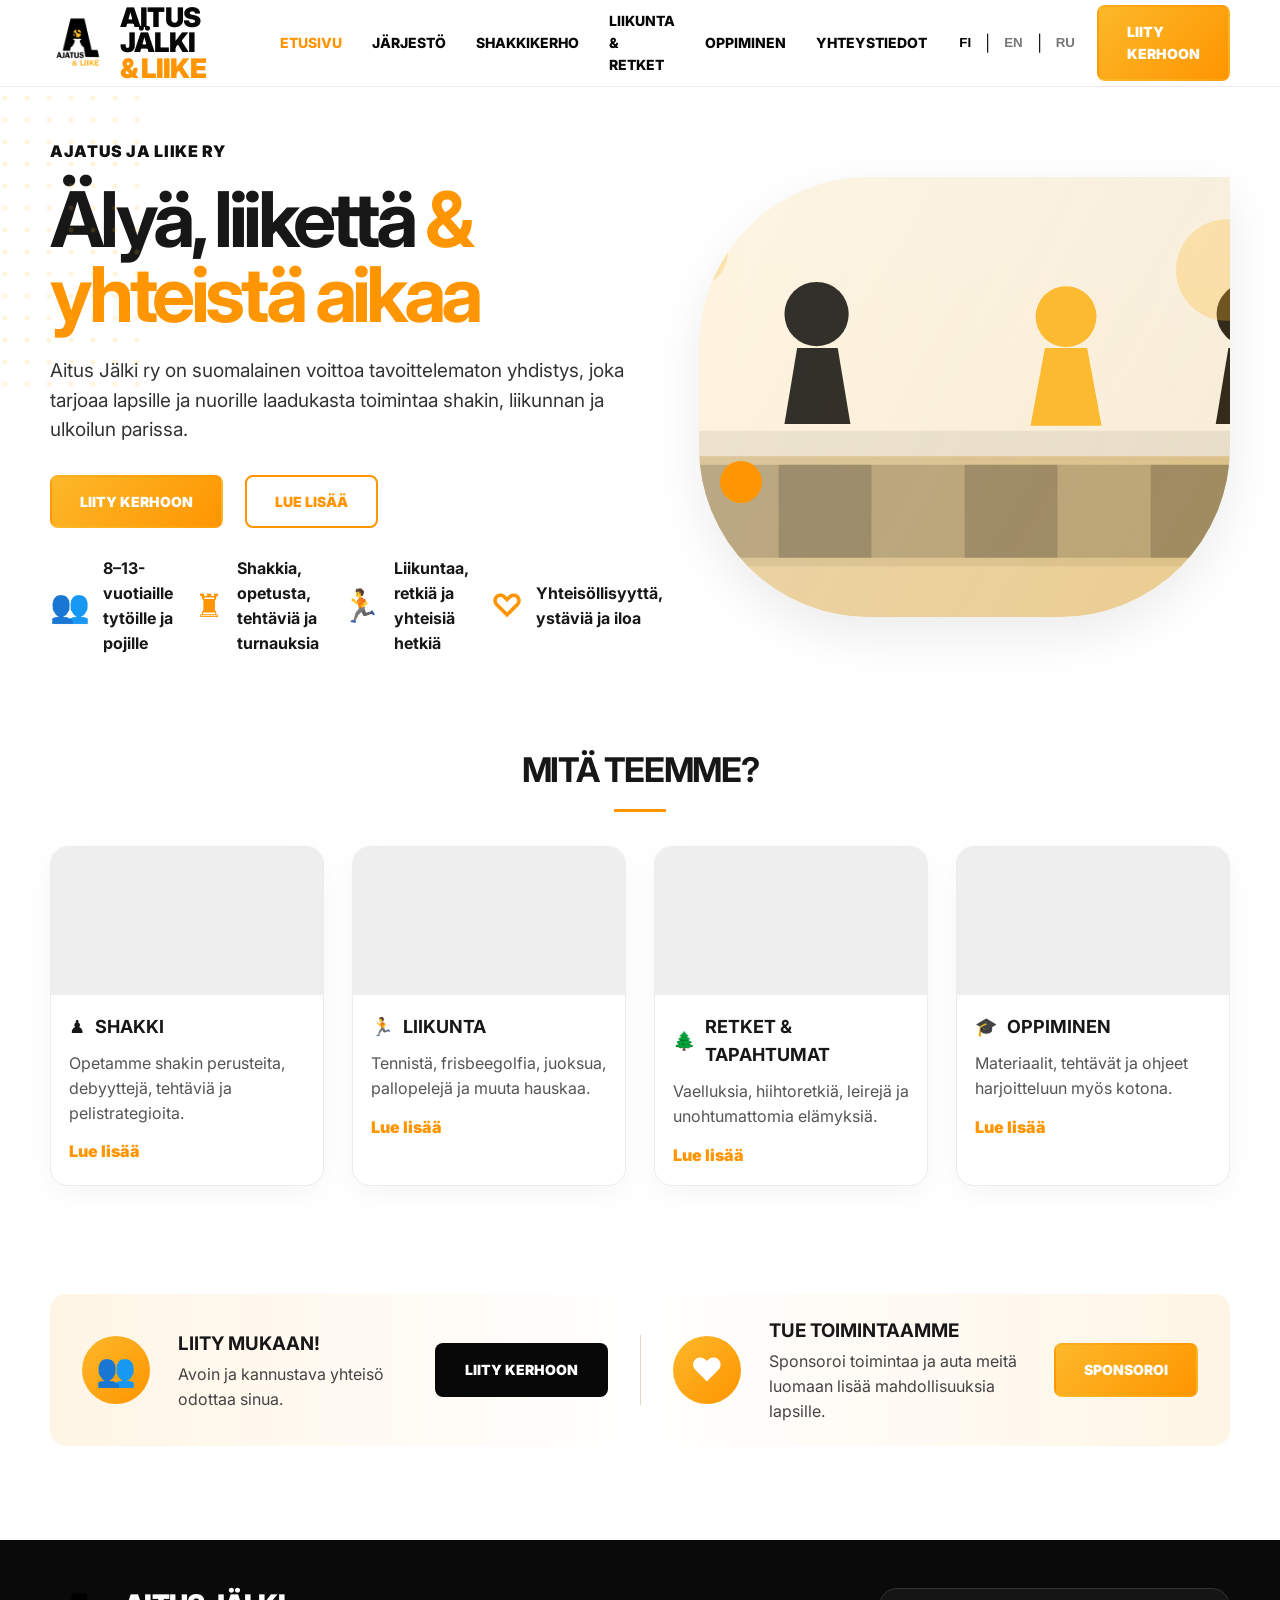
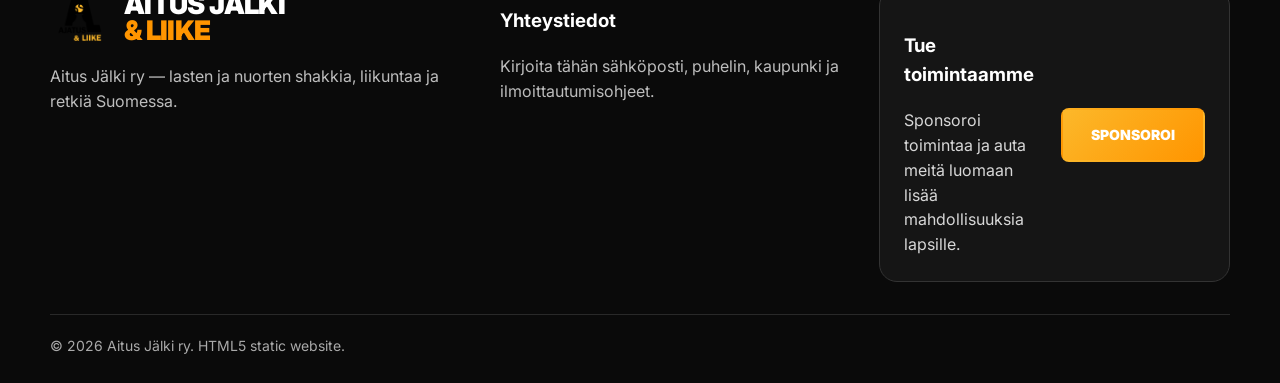
==== index.html @ 0c8252dd "init" ====
<!doctype html>
<html lang="fi">

<head>
	<meta charset="utf-8">
	<meta name="viewport" content="width=device-width,initial-scale=1">
	<meta name="description" content="Aitus Jälki ry — chess, sports and trips for children in Finland">
	<title>Aitus Jälki & Liike</title>
	<link rel="preconnect" href="https://fonts.googleapis.com">
	<link rel="preconnect" href="https://fonts.gstatic.com" crossorigin>
	<link href="https://fonts.googleapis.com/css2?family=Inter:wght@400;600;700;800;900&display=swap" rel="stylesheet">
	<link rel="stylesheet" href="assets/css/styles.css">
</head>

<body>
	<header class="topbar">
		<div class="container nav"><a class="brand" href="index.html"><img src="assets/img/logo.png"
					alt="Ajatus ja liike logo"><span>AITUS JÄLKI<br><em>& LIIKE</em></span></a>
			<nav class="menu"><a href="index.html" class="active" data-i18n="nav_home"></a><a href="organization.html"
					class="" data-i18n="nav_org"></a><a href="chess.html" class="" data-i18n="nav_chess"></a><a
					href="sports.html" class="" data-i18n="nav_sports"></a><a href="learning.html" class=""
					data-i18n="nav_learning"></a><a href="#contacts" data-i18n="nav_contact"></a></nav>
			<div class="rightnav">
				<div class="langs"><button data-lang="fi">FI</button><span>|</span><button
						data-lang="en">EN</button><span>|</span><button data-lang="ru">RU</button></div><a
					class="btn btn-primary" href="#join" data-i18n="join"></a><button class="mobile-toggle">☰</button>
			</div>
		</div>
	</header>
	<main>
		<section class="hero">
			<div class="container hero-grid">
				<div>
					<div class="eyebrow" data-i18n="hero_kicker"></div>
					<h1 data-i18n="hero_title"></h1>
					<p class="lead" data-i18n="hero_text"></p>
					<div class="hero-actions"><a class="btn btn-primary" href="#join" data-i18n="join"></a><a
							class="btn btn-outline" href="organization.html" data-i18n="read"></a></div>
					<div class="facts">
						<div class="fact"><span class="ico">👥</span><b data-i18n="f1"></b></div>
						<div class="fact"><span class="ico">♜</span><b data-i18n="f2"></b></div>
						<div class="fact"><span class="ico">🏃</span><b data-i18n="f3"></b></div>
						<div class="fact"><span class="ico">♡</span><b data-i18n="f4"></b></div>
					</div>
				</div>
				<div class="hero-photo">
					<div class="photo chess-photo"></div><span class="hero-dot"></span>
				</div>
			</div>
		</section>
		<section class="section">
			<div class="container">
				<div class="section-title">
					<h2 data-i18n="what"></h2>
					<div class="mark"></div>
				</div>
				<div class="cards">
					<article class="card">
						<div class="thumb chess-photo"></div>
						<h3>♟ <span data-i18n="chess"></span></h3>
						<p data-i18n="chess_text"></p><a class="more" href="chess.html" data-i18n="read"></a>
					</article>
					<article class="card">
						<div class="thumb sports-photo"></div>
						<h3>🏃 <span data-i18n="sports"></span></h3>
						<p data-i18n="sports_text"></p><a class="more" href="sports.html" data-i18n="read"></a>
					</article>
					<article class="card">
						<div class="thumb camp-photo"></div>
						<h3>🌲 <span data-i18n="trips"></span></h3>
						<p data-i18n="trips_text"></p><a class="more" href="sports.html" data-i18n="read"></a>
					</article>
					<article class="card">
						<div class="thumb learn-photo"></div>
						<h3>🎓 <span data-i18n="learning"></span></h3>
						<p data-i18n="learning_text"></p><a class="more" href="learning.html" data-i18n="read"></a>
					</article>
				</div>
			</div>
		</section>
	</main>
	<section class="section" id="join">
		<div class="container">
			<div class="join-strip">
				<div class="join-box">
					<div class="round-ico">👥</div>
					<div>
						<h3 data-i18n="join_title"></h3>
						<p data-i18n="join_text"></p>
					</div><a class="btn btn-dark" href="mailto:info@example.fi?subject=Join%20the%20club"
						data-i18n="join"></a>
				</div>
				<div class="divider"></div>
				<div class="join-box">
					<div class="round-ico">♥</div>
					<div>
						<h3 data-i18n="sponsor_title"></h3>
						<p data-i18n="sponsor_text"></p>
					</div><a class="btn btn-primary" href="mailto:info@example.fi?subject=Sponsorship"
						data-i18n="sponsor"></a>
				</div>
			</div>
		</div>
	</section>
	<footer class="footer" id="contacts">
		<div class="container footer-grid">
			<div><a class="brand" href="index.html"><img src="assets/img/logo.png" alt=""><span style="color:#fff">AITUS
						JÄLKI<br><em>& LIIKE</em></span></a>
				<p class="muted" data-i18n="footer_text"></p>
			</div>
			<div>
				<h3 data-i18n="contact_title"></h3>
				<p class="muted" data-i18n="contact_text"></p>
			</div>
			<div class="sponsor-footer">
				<div>
					<h3 data-i18n="sponsor_title"></h3>
					<p data-i18n="sponsor_text"></p>
				</div><a class="btn btn-primary" href="mailto:info@example.fi?subject=Sponsorship"
					data-i18n="sponsor"></a>
			</div>
		</div>
		<div class="container footer-bottom">© 2026 Aitus Jälki ry. HTML5 static website.</div>
	</footer>
	<script src="assets/js/main.js"></script>
</body>

</html>
---- assets/css/styles.css ----
:root{--orange:#FCB82A;--orange2:#ff9500;--black:#070707;--text:#171717;--muted:#666;--line:#ececec;--soft:#fff5e4;--white:#fff;--radius:26px;--shadow:0 18px 50px rgba(0,0,0,.08)}*{box-sizing:border-box}html{scroll-behavior:smooth}body{margin:0;font-family:Inter,system-ui,-apple-system,BlinkMacSystemFont,"Segoe UI",Arial,sans-serif;color:var(--text);background:#fff;line-height:1.55}.container{width:min(1180px,calc(100% - 40px));margin:0 auto}.topbar{position:sticky;top:0;z-index:50;background:rgba(255,255,255,.92);backdrop-filter:blur(18px);border-bottom:1px solid var(--line)}.nav{height:86px;display:flex;align-items:center;justify-content:space-between;gap:28px}.brand{display:flex;align-items:center;gap:14px;text-decoration:none;color:var(--black);font-weight:900;letter-spacing:-.04em}.brand img{width:60px;height:60px;object-fit:contain}.brand span{display:block;font-size:27px;line-height:.94}.brand em{font-style:normal;color:var(--orange2)}.menu{display:flex;align-items:center;gap:30px}.menu a{color:var(--black);text-decoration:none;font-size:14px;font-weight:800;text-transform:uppercase}.menu a.active,.menu a:hover{color:var(--orange2)}.rightnav{display:flex;align-items:center;gap:18px}.langs{display:flex;gap:10px;align-items:center}.langs button{border:0;background:transparent;padding:4px;font-weight:800;cursor:pointer;color:#777}.langs button.active{color:#000}.btn{display:inline-flex;align-items:center;justify-content:center;border-radius:8px;padding:14px 28px;text-decoration:none;font-weight:900;text-transform:uppercase;font-size:14px;border:2px solid transparent;transition:.2s}.btn-primary{background:linear-gradient(135deg,var(--orange),var(--orange2));color:#fff}.btn-primary:hover{transform:translateY(-2px);box-shadow:0 12px 24px rgba(252,184,42,.32)}.btn-outline{background:#fff;color:var(--orange2);border-color:var(--orange2)}.btn-dark{background:#080808;color:#fff}.mobile-toggle{display:none;border:0;background:#fff;font-size:28px}.hero{position:relative;overflow:hidden;padding:52px 0 35px}.hero:before{content:"";position:absolute;left:-50px;top:0;width:190px;height:310px;background:radial-gradient(var(--orange) 2px,transparent 3px);background-size:22px 22px;opacity:.16}.hero-grid{display:grid;grid-template-columns:.9fr 1.1fr;gap:36px;align-items:center}.eyebrow{text-transform:uppercase;font-weight:900;letter-spacing:.04em;color:#111;margin-bottom:18px}.hero h1{font-size:clamp(44px,6vw,82px);line-height:.98;letter-spacing:-.06em;margin:0 0 24px}.orange{color:var(--orange2)}.lead{font-size:19px;max-width:610px;color:#333;margin:0 0 30px}.hero-actions{display:flex;gap:22px;flex-wrap:wrap;margin-bottom:28px}.hero-photo{min-height:440px;border-radius:170px 0 170px 170px;overflow:hidden;position:relative;box-shadow:var(--shadow);background:var(--soft)}.photo{width:100%;height:100%;min-height:inherit;background-size:cover;background-position:center}.chess-photo{background-image:linear-gradient(120deg,rgba(255,255,255,.08),rgba(252,184,42,.15)),url('../img/chess.svg')}.sports-photo{background-image:linear-gradient(120deg,rgba(255,255,255,.08),rgba(252,184,42,.12)),url('../img/sports.svg')}.camp-photo{background-image:linear-gradient(120deg,rgba(255,255,255,.08),rgba(252,184,42,.12)),url('../img/camp.svg')}.learn-photo{background-image:linear-gradient(120deg,rgba(255,255,255,.08),rgba(252,184,42,.12)),url('../img/learning.svg')}.hero-dot{position:absolute;left:4%;bottom:26%;width:42px;height:42px;background:var(--orange2);border-radius:50%}.facts{display:grid;grid-template-columns:repeat(4,1fr);gap:22px;margin-top:20px}.fact{display:flex;align-items:center;gap:13px;font-weight:700}.fact b{display:block}.fact .ico{font-size:32px;color:var(--orange2)}.section{padding:54px 0}.section-title{text-align:center;margin-bottom:34px}.section-title h2{font-size:34px;letter-spacing:-.04em;text-transform:uppercase;margin:0}.mark{width:52px;height:3px;background:var(--orange2);margin:12px auto 0}.cards{display:grid;grid-template-columns:repeat(4,1fr);gap:28px}.card{background:#fff;border:1px solid var(--line);border-radius:18px;padding:0 0 18px;overflow:hidden;box-shadow:0 8px 28px rgba(0,0,0,.04)}.card .thumb{height:148px;background:#eee;background-size:cover;background-position:center}.card h3{padding:18px 18px 0;margin:0;font-size:18px;text-transform:uppercase;display:flex;align-items:center;gap:10px}.card p{padding:0 18px;margin:10px 0 14px;color:#555}.more{padding:0 18px;color:var(--orange2);font-weight:900;text-decoration:none}.join-strip{background:linear-gradient(90deg,#fff5e5,#fff,#fff5e5);border-radius:16px;padding:22px 32px;display:grid;grid-template-columns:1fr 1px 1fr;gap:32px;align-items:center}.join-box{display:grid;grid-template-columns:78px 1fr auto;gap:18px;align-items:center}.round-ico{width:68px;height:68px;border-radius:50%;background:linear-gradient(135deg,var(--orange),var(--orange2));color:#fff;display:flex;align-items:center;justify-content:center;font-size:32px}.join-box h3{margin:0;text-transform:uppercase}.join-box p{margin:4px 0 0;color:#444}.divider{height:70px;background:#e5d7bf}.page-hero{padding:55px 0;background:linear-gradient(120deg,#fff,#fff7ea)}.page-hero .container{display:grid;grid-template-columns:1fr .7fr;gap:34px;align-items:center}.page-hero h1{font-size:56px;line-height:1;margin:0 0 18px;letter-spacing:-.05em}.content-grid{display:grid;grid-template-columns:1fr 1fr;gap:28px}.panel{background:#fff;border:1px solid var(--line);border-radius:22px;padding:28px;box-shadow:0 8px 30px rgba(0,0,0,.04)}.panel h2,.panel h3{margin-top:0;letter-spacing:-.03em}.list{padding-left:20px}.gallery{display:grid;grid-template-columns:repeat(6,1fr);gap:12px}.gallery div{height:160px;border-radius:16px;background-size:cover;background-position:center}.gallery div:nth-child(1),.gallery div:nth-child(4){grid-column:span 2}.gallery div:nth-child(2){grid-column:span 3}.gallery div:nth-child(3){grid-column:span 1}.gallery div:nth-child(5){grid-column:span 3}.gallery div:nth-child(6){grid-column:span 3}.files{display:grid;grid-template-columns:repeat(3,1fr);gap:18px}.file{padding:20px;border:1px dashed #d9c295;border-radius:16px;background:#fffdf8}.footer{margin-top:40px;background:#0a0a0a;color:#fff;padding:48px 0 26px}.footer-grid{display:grid;grid-template-columns:1.2fr 1fr 1fr;gap:28px}.footer a{color:#fff;text-decoration:none}.footer .muted{color:#bdbdbd}.footer-bottom{border-top:1px solid #292929;margin-top:32px;padding-top:20px;color:#aaa;font-size:14px}.sponsor-footer{background:#151515;border:1px solid #333;border-radius:18px;padding:24px;display:flex;gap:18px;align-items:center;justify-content:space-between}.sponsor-footer p{margin:0;color:#d7d7d7}.hide{display:none!important}@media(max-width:960px){.nav{height:auto;padding:14px 0;align-items:flex-start}.mobile-toggle{display:block}.menu{display:none;position:absolute;left:0;right:0;top:86px;background:#fff;border-bottom:1px solid var(--line);padding:20px;flex-direction:column;align-items:flex-start}.menu.open{display:flex}.rightnav{gap:10px}.rightnav .btn{display:none}.hero-grid,.page-hero .container,.content-grid{grid-template-columns:1fr}.hero-photo{min-height:320px;border-radius:80px 0 80px 80px}.facts,.cards,.files{grid-template-columns:1fr 1fr}.join-strip{grid-template-columns:1fr}.divider{display:none}.join-box{grid-template-columns:58px 1fr}.join-box .btn{grid-column:1/-1}.footer-grid{grid-template-columns:1fr}.gallery{grid-template-columns:1fr 1fr}.gallery div{grid-column:span 1!important}}@media(max-width:620px){.container{width:min(100% - 24px,1180px)}.brand span{font-size:20px}.brand img{width:48px;height:48px}.langs{font-size:13px}.hero h1{font-size:42px}.page-hero h1{font-size:40px}.facts,.cards,.files{grid-template-columns:1fr}.hero{padding-top:30px}.footer{padding-bottom:110px}.sponsor-footer{flex-direction:column;align-items:flex-start}.gallery{grid-template-columns:1fr}.btn{width:100%}.hero-actions{gap:12px}}
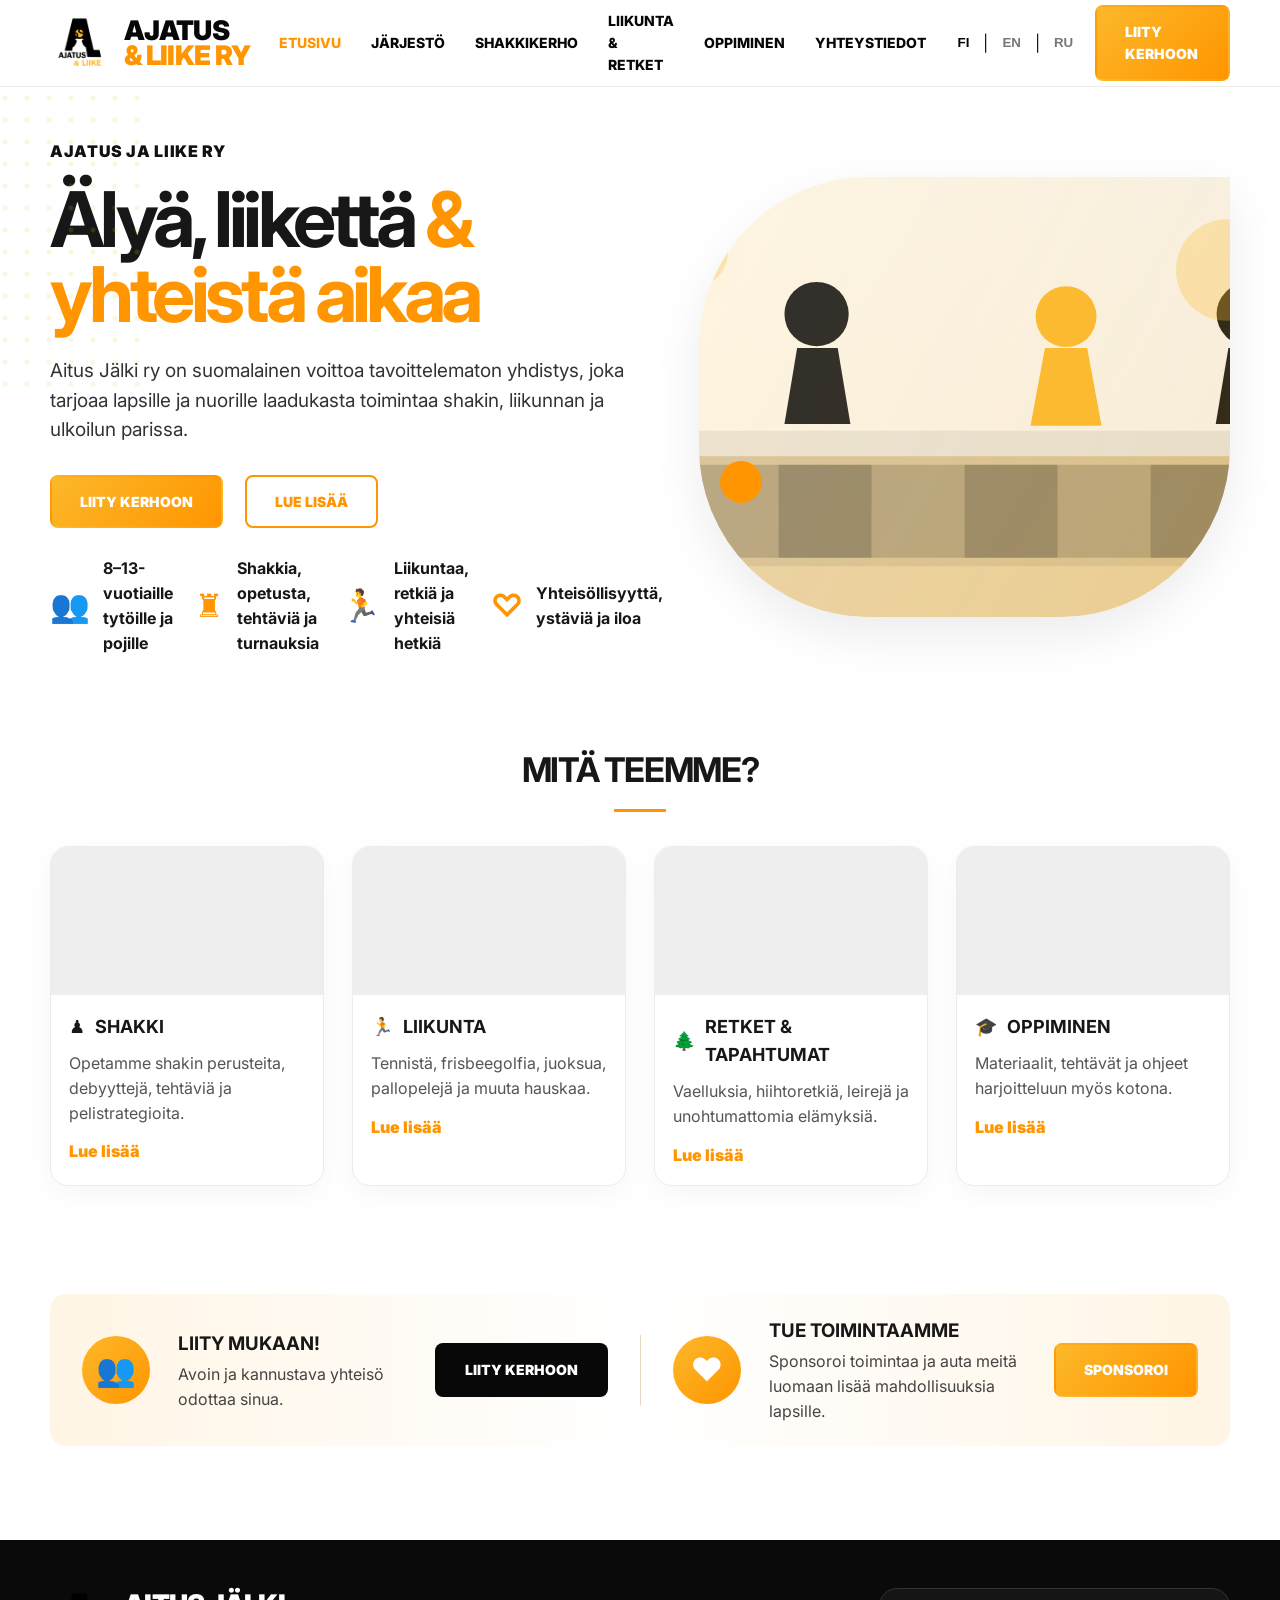
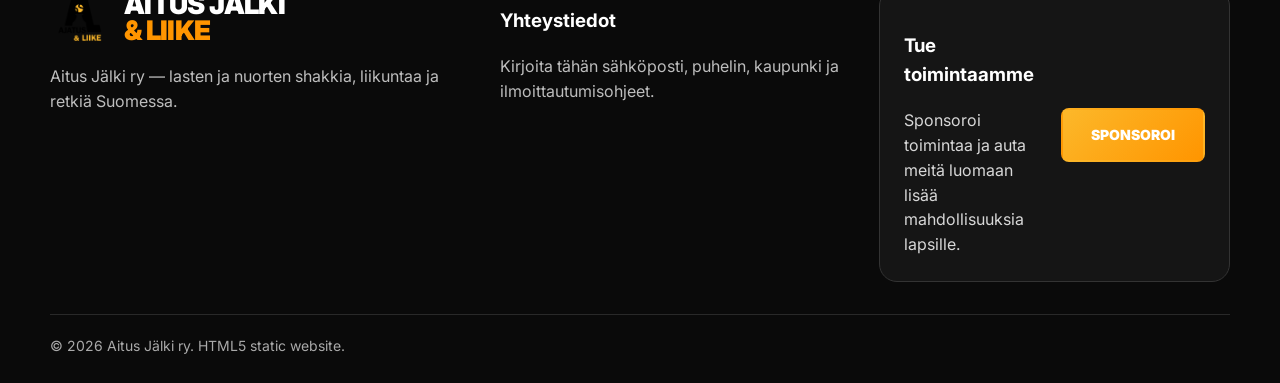
==== commit c8c64753: "photos view" ====
--- a/index.html
+++ b/index.html
@@ -4,7 +4,7 @@
 <head>
 	<meta charset="utf-8">
 	<meta name="viewport" content="width=device-width,initial-scale=1">
-	<meta name="description" content="Aitus Jälki ry — chess, sports and trips for children in Finland">
+	<meta name="description" content="Ajatus ja Liike RY — chess, sports and trips for children in Finland">
 	<title>Aitus Jälki & Liike</title>
 	<link rel="preconnect" href="https://fonts.googleapis.com">
 	<link rel="preconnect" href="https://fonts.gstatic.com" crossorigin>
@@ -15,7 +15,7 @@
 <body>
 	<header class="topbar">
 		<div class="container nav"><a class="brand" href="index.html"><img src="assets/img/logo.png"
-					alt="Ajatus ja liike logo"><span>AITUS JÄLKI<br><em>& LIIKE</em></span></a>
+					alt="Ajatus ja liike logo"><span>AJATUS<br><em>&&nbsp;LIIKE&nbsp;RY</em></span></a>
 			<nav class="menu"><a href="index.html" class="active" data-i18n="nav_home"></a><a href="organization.html"
 					class="" data-i18n="nav_org"></a><a href="chess.html" class="" data-i18n="nav_chess"></a><a
 					href="sports.html" class="" data-i18n="nav_sports"></a><a href="learning.html" class=""
--- a/assets/css/styles.css
+++ b/assets/css/styles.css
@@ -1 +1 @@
-:root{--orange:#FCB82A;--orange2:#ff9500;--black:#070707;--text:#171717;--muted:#666;--line:#ececec;--soft:#fff5e4;--white:#fff;--radius:26px;--shadow:0 18px 50px rgba(0,0,0,.08)}*{box-sizing:border-box}html{scroll-behavior:smooth}body{margin:0;font-family:Inter,system-ui,-apple-system,BlinkMacSystemFont,"Segoe UI",Arial,sans-serif;color:var(--text);background:#fff;line-height:1.55}.container{width:min(1180px,calc(100% - 40px));margin:0 auto}.topbar{position:sticky;top:0;z-index:50;background:rgba(255,255,255,.92);backdrop-filter:blur(18px);border-bottom:1px solid var(--line)}.nav{height:86px;display:flex;align-items:center;justify-content:space-between;gap:28px}.brand{display:flex;align-items:center;gap:14px;text-decoration:none;color:var(--black);font-weight:900;letter-spacing:-.04em}.brand img{width:60px;height:60px;object-fit:contain}.brand span{display:block;font-size:27px;line-height:.94}.brand em{font-style:normal;color:var(--orange2)}.menu{display:flex;align-items:center;gap:30px}.menu a{color:var(--black);text-decoration:none;font-size:14px;font-weight:800;text-transform:uppercase}.menu a.active,.menu a:hover{color:var(--orange2)}.rightnav{display:flex;align-items:center;gap:18px}.langs{display:flex;gap:10px;align-items:center}.langs button{border:0;background:transparent;padding:4px;font-weight:800;cursor:pointer;color:#777}.langs button.active{color:#000}.btn{display:inline-flex;align-items:center;justify-content:center;border-radius:8px;padding:14px 28px;text-decoration:none;font-weight:900;text-transform:uppercase;font-size:14px;border:2px solid transparent;transition:.2s}.btn-primary{background:linear-gradient(135deg,var(--orange),var(--orange2));color:#fff}.btn-primary:hover{transform:translateY(-2px);box-shadow:0 12px 24px rgba(252,184,42,.32)}.btn-outline{background:#fff;color:var(--orange2);border-color:var(--orange2)}.btn-dark{background:#080808;color:#fff}.mobile-toggle{display:none;border:0;background:#fff;font-size:28px}.hero{position:relative;overflow:hidden;padding:52px 0 35px}.hero:before{content:"";position:absolute;left:-50px;top:0;width:190px;height:310px;background:radial-gradient(var(--orange) 2px,transparent 3px);background-size:22px 22px;opacity:.16}.hero-grid{display:grid;grid-template-columns:.9fr 1.1fr;gap:36px;align-items:center}.eyebrow{text-transform:uppercase;font-weight:900;letter-spacing:.04em;color:#111;margin-bottom:18px}.hero h1{font-size:clamp(44px,6vw,82px);line-height:.98;letter-spacing:-.06em;margin:0 0 24px}.orange{color:var(--orange2)}.lead{font-size:19px;max-width:610px;color:#333;margin:0 0 30px}.hero-actions{display:flex;gap:22px;flex-wrap:wrap;margin-bottom:28px}.hero-photo{min-height:440px;border-radius:170px 0 170px 170px;overflow:hidden;position:relative;box-shadow:var(--shadow);background:var(--soft)}.photo{width:100%;height:100%;min-height:inherit;background-size:cover;background-position:center}.chess-photo{background-image:linear-gradient(120deg,rgba(255,255,255,.08),rgba(252,184,42,.15)),url('../img/chess.svg')}.sports-photo{background-image:linear-gradient(120deg,rgba(255,255,255,.08),rgba(252,184,42,.12)),url('../img/sports.svg')}.camp-photo{background-image:linear-gradient(120deg,rgba(255,255,255,.08),rgba(252,184,42,.12)),url('../img/camp.svg')}.learn-photo{background-image:linear-gradient(120deg,rgba(255,255,255,.08),rgba(252,184,42,.12)),url('../img/learning.svg')}.hero-dot{position:absolute;left:4%;bottom:26%;width:42px;height:42px;background:var(--orange2);border-radius:50%}.facts{display:grid;grid-template-columns:repeat(4,1fr);gap:22px;margin-top:20px}.fact{display:flex;align-items:center;gap:13px;font-weight:700}.fact b{display:block}.fact .ico{font-size:32px;color:var(--orange2)}.section{padding:54px 0}.section-title{text-align:center;margin-bottom:34px}.section-title h2{font-size:34px;letter-spacing:-.04em;text-transform:uppercase;margin:0}.mark{width:52px;height:3px;background:var(--orange2);margin:12px auto 0}.cards{display:grid;grid-template-columns:repeat(4,1fr);gap:28px}.card{background:#fff;border:1px solid var(--line);border-radius:18px;padding:0 0 18px;overflow:hidden;box-shadow:0 8px 28px rgba(0,0,0,.04)}.card .thumb{height:148px;background:#eee;background-size:cover;background-position:center}.card h3{padding:18px 18px 0;margin:0;font-size:18px;text-transform:uppercase;display:flex;align-items:center;gap:10px}.card p{padding:0 18px;margin:10px 0 14px;color:#555}.more{padding:0 18px;color:var(--orange2);font-weight:900;text-decoration:none}.join-strip{background:linear-gradient(90deg,#fff5e5,#fff,#fff5e5);border-radius:16px;padding:22px 32px;display:grid;grid-template-columns:1fr 1px 1fr;gap:32px;align-items:center}.join-box{display:grid;grid-template-columns:78px 1fr auto;gap:18px;align-items:center}.round-ico{width:68px;height:68px;border-radius:50%;background:linear-gradient(135deg,var(--orange),var(--orange2));color:#fff;display:flex;align-items:center;justify-content:center;font-size:32px}.join-box h3{margin:0;text-transform:uppercase}.join-box p{margin:4px 0 0;color:#444}.divider{height:70px;background:#e5d7bf}.page-hero{padding:55px 0;background:linear-gradient(120deg,#fff,#fff7ea)}.page-hero .container{display:grid;grid-template-columns:1fr .7fr;gap:34px;align-items:center}.page-hero h1{font-size:56px;line-height:1;margin:0 0 18px;letter-spacing:-.05em}.content-grid{display:grid;grid-template-columns:1fr 1fr;gap:28px}.panel{background:#fff;border:1px solid var(--line);border-radius:22px;padding:28px;box-shadow:0 8px 30px rgba(0,0,0,.04)}.panel h2,.panel h3{margin-top:0;letter-spacing:-.03em}.list{padding-left:20px}.gallery{display:grid;grid-template-columns:repeat(6,1fr);gap:12px}.gallery div{height:160px;border-radius:16px;background-size:cover;background-position:center}.gallery div:nth-child(1),.gallery div:nth-child(4){grid-column:span 2}.gallery div:nth-child(2){grid-column:span 3}.gallery div:nth-child(3){grid-column:span 1}.gallery div:nth-child(5){grid-column:span 3}.gallery div:nth-child(6){grid-column:span 3}.files{display:grid;grid-template-columns:repeat(3,1fr);gap:18px}.file{padding:20px;border:1px dashed #d9c295;border-radius:16px;background:#fffdf8}.footer{margin-top:40px;background:#0a0a0a;color:#fff;padding:48px 0 26px}.footer-grid{display:grid;grid-template-columns:1.2fr 1fr 1fr;gap:28px}.footer a{color:#fff;text-decoration:none}.footer .muted{color:#bdbdbd}.footer-bottom{border-top:1px solid #292929;margin-top:32px;padding-top:20px;color:#aaa;font-size:14px}.sponsor-footer{background:#151515;border:1px solid #333;border-radius:18px;padding:24px;display:flex;gap:18px;align-items:center;justify-content:space-between}.sponsor-footer p{margin:0;color:#d7d7d7}.hide{display:none!important}@media(max-width:960px){.nav{height:auto;padding:14px 0;align-items:flex-start}.mobile-toggle{display:block}.menu{display:none;position:absolute;left:0;right:0;top:86px;background:#fff;border-bottom:1px solid var(--line);padding:20px;flex-direction:column;align-items:flex-start}.menu.open{display:flex}.rightnav{gap:10px}.rightnav .btn{display:none}.hero-grid,.page-hero .container,.content-grid{grid-template-columns:1fr}.hero-photo{min-height:320px;border-radius:80px 0 80px 80px}.facts,.cards,.files{grid-template-columns:1fr 1fr}.join-strip{grid-template-columns:1fr}.divider{display:none}.join-box{grid-template-columns:58px 1fr}.join-box .btn{grid-column:1/-1}.footer-grid{grid-template-columns:1fr}.gallery{grid-template-columns:1fr 1fr}.gallery div{grid-column:span 1!important}}@media(max-width:620px){.container{width:min(100% - 24px,1180px)}.brand span{font-size:20px}.brand img{width:48px;height:48px}.langs{font-size:13px}.hero h1{font-size:42px}.page-hero h1{font-size:40px}.facts,.cards,.files{grid-template-columns:1fr}.hero{padding-top:30px}.footer{padding-bottom:110px}.sponsor-footer{flex-direction:column;align-items:flex-start}.gallery{grid-template-columns:1fr}.btn{width:100%}.hero-actions{gap:12px}}
+:root{--orange:#FCB82A;--orange2:#ff9500;--black:#070707;--text:#171717;--muted:#666;--line:#ececec;--soft:#fff5e4;--white:#fff;--radius:26px;--shadow:0 18px 50px rgba(0,0,0,.08)}*{box-sizing:border-box}html{scroll-behavior:smooth}body{margin:0;font-family:Inter,system-ui,-apple-system,BlinkMacSystemFont,"Segoe UI",Arial,sans-serif;color:var(--text);background:#fff;line-height:1.55}.container{width:min(1180px,calc(100% - 40px));margin:0 auto}.topbar{position:sticky;top:0;z-index:50;background:rgba(255,255,255,.92);backdrop-filter:blur(18px);border-bottom:1px solid var(--line)}.nav{height:86px;display:flex;align-items:center;justify-content:space-between;gap:28px}.brand{display:flex;align-items:center;gap:14px;text-decoration:none;color:var(--black);font-weight:900;letter-spacing:-.04em}.brand img{width:60px;height:60px;object-fit:contain}.brand span{display:block;font-size:27px;line-height:.94}.brand em{font-style:normal;color:var(--orange2)}.menu{display:flex;align-items:center;gap:30px}.menu a{color:var(--black);text-decoration:none;font-size:14px;font-weight:800;text-transform:uppercase}.menu a.active,.menu a:hover{color:var(--orange2)}.rightnav{display:flex;align-items:center;gap:18px}.langs{display:flex;gap:10px;align-items:center}.langs button{border:0;background:transparent;padding:4px;font-weight:800;cursor:pointer;color:#777}.langs button.active{color:#000}.btn{display:inline-flex;align-items:center;justify-content:center;border-radius:8px;padding:14px 28px;text-decoration:none;font-weight:900;text-transform:uppercase;font-size:14px;border:2px solid transparent;transition:.2s}.btn-primary{background:linear-gradient(135deg,var(--orange),var(--orange2));color:#fff}.btn-primary:hover{transform:translateY(-2px);box-shadow:0 12px 24px rgba(252,184,42,.32)}.btn-outline{background:#fff;color:var(--orange2);border-color:var(--orange2)}.btn-dark{background:#080808;color:#fff}.mobile-toggle{display:none;border:0;background:#fff;font-size:28px}.hero{position:relative;overflow:hidden;padding:52px 0 35px}.hero:before{content:"";position:absolute;left:-50px;top:0;width:190px;height:310px;background:radial-gradient(var(--orange) 2px,transparent 3px);background-size:22px 22px;opacity:.16}.hero-grid{display:grid;grid-template-columns:.9fr 1.1fr;gap:36px;align-items:center}.eyebrow{text-transform:uppercase;font-weight:900;letter-spacing:.04em;color:#111;margin-bottom:18px}.hero h1{font-size:clamp(44px,6vw,82px);line-height:.98;letter-spacing:-.06em;margin:0 0 24px}.orange{color:var(--orange2)}.lead{font-size:19px;max-width:610px;color:#333;margin:0 0 30px}.hero-actions{display:flex;gap:22px;flex-wrap:wrap;margin-bottom:28px}.hero-photo{min-height:440px;border-radius:170px 0 170px 170px;overflow:hidden;position:relative;box-shadow:var(--shadow);background:var(--soft)}.photo{width:100%;height:100%;min-height:inherit;background-size:cover;background-position:center}.chess-photo{background-image:linear-gradient(120deg,rgba(255,255,255,.08),rgba(252,184,42,.15)),url('../img/chess.svg')}.sports-photo{background-image:linear-gradient(120deg,rgba(255,255,255,.08),rgba(252,184,42,.12)),url('../img/sports.svg')}.camp-photo{background-image:linear-gradient(120deg,rgba(255,255,255,.08),rgba(252,184,42,.12)),url('../img/camp.svg')}.learn-photo{background-image:linear-gradient(120deg,rgba(255,255,255,.08),rgba(252,184,42,.12)),url('../img/learning.svg')}.hero-dot{position:absolute;left:4%;bottom:26%;width:42px;height:42px;background:var(--orange2);border-radius:50%}.facts{display:grid;grid-template-columns:repeat(4,1fr);gap:22px;margin-top:20px}.fact{display:flex;align-items:center;gap:13px;font-weight:700}.fact b{display:block}.fact .ico{font-size:32px;color:var(--orange2)}.section{padding:54px 0}.section-title{text-align:center;margin-bottom:34px}.section-title h2{font-size:34px;letter-spacing:-.04em;text-transform:uppercase;margin:0}.mark{width:52px;height:3px;background:var(--orange2);margin:12px auto 0}.cards{display:grid;grid-template-columns:repeat(4,1fr);gap:28px}.card{background:#fff;border:1px solid var(--line);border-radius:18px;padding:0 0 18px;overflow:hidden;box-shadow:0 8px 28px rgba(0,0,0,.04)}.card .thumb{height:148px;background:#eee;background-size:cover;background-position:center}.card h3{padding:18px 18px 0;margin:0;font-size:18px;text-transform:uppercase;display:flex;align-items:center;gap:10px}.card p{padding:0 18px;margin:10px 0 14px;color:#555}.more{padding:0 18px;color:var(--orange2);font-weight:900;text-decoration:none}.join-strip{background:linear-gradient(90deg,#fff5e5,#fff,#fff5e5);border-radius:16px;padding:22px 32px;display:grid;grid-template-columns:1fr 1px 1fr;gap:32px;align-items:center}.join-box{display:grid;grid-template-columns:78px 1fr auto;gap:18px;align-items:center}.round-ico{width:68px;height:68px;border-radius:50%;background:linear-gradient(135deg,var(--orange),var(--orange2));color:#fff;display:flex;align-items:center;justify-content:center;font-size:32px}.join-box h3{margin:0;text-transform:uppercase}.join-box p{margin:4px 0 0;color:#444}.divider{height:70px;background:#e5d7bf}.page-hero{padding:55px 0;background:linear-gradient(120deg,#fff,#fff7ea)}.page-hero .container{display:grid;grid-template-columns:1fr .7fr;gap:34px;align-items:center}.page-hero h1{font-size:56px;line-height:1;margin:0 0 18px;letter-spacing:-.05em}.content-grid{display:grid;grid-template-columns:1fr 1fr;gap:28px}.panel{background:#fff;border:1px solid var(--line);border-radius:22px;padding:28px;box-shadow:0 8px 30px rgba(0,0,0,.04)}.panel h2,.panel h3{margin-top:0;letter-spacing:-.03em}.list{padding-left:20px}.gallery{display:grid;grid-template-columns:repeat(6,1fr);gap:12px}.gallery div{height:160px;border-radius:16px;background-size:cover;background-position:center}.gallery div:nth-child(1),.gallery div:nth-child(4){grid-column:span 2}.gallery div:nth-child(2){grid-column:span 3}.gallery div:nth-child(3){grid-column:span 1}.gallery div:nth-child(5){grid-column:span 3}.gallery div:nth-child(6){grid-column:span 3}.gallery-photos{grid-template-columns:repeat(4,1fr)}.gallery-photos a{display:block;height:180px;border-radius:16px;overflow:hidden;box-shadow:0 4px 16px rgba(0,0,0,.06)}.gallery-photos img{width:100%;height:100%;object-fit:cover;display:block;transition:transform .25s}.gallery-photos a:hover img{transform:scale(1.04)}.files{display:grid;grid-template-columns:repeat(3,1fr);gap:18px}.file{padding:20px;border:1px dashed #d9c295;border-radius:16px;background:#fffdf8}.footer{margin-top:40px;background:#0a0a0a;color:#fff;padding:48px 0 26px}.footer-grid{display:grid;grid-template-columns:1.2fr 1fr 1fr;gap:28px}.footer a{color:#fff;text-decoration:none}.footer .muted{color:#bdbdbd}.footer-bottom{border-top:1px solid #292929;margin-top:32px;padding-top:20px;color:#aaa;font-size:14px}.sponsor-footer{background:#151515;border:1px solid #333;border-radius:18px;padding:24px;display:flex;gap:18px;align-items:center;justify-content:space-between}.sponsor-footer p{margin:0;color:#d7d7d7}.hide{display:none!important}@media(max-width:960px){.nav{height:auto;padding:14px 0;align-items:flex-start}.mobile-toggle{display:block}.menu{display:none;position:absolute;left:0;right:0;top:86px;background:#fff;border-bottom:1px solid var(--line);padding:20px;flex-direction:column;align-items:flex-start}.menu.open{display:flex}.rightnav{gap:10px}.rightnav .btn{display:none}.hero-grid,.page-hero .container,.content-grid{grid-template-columns:1fr}.hero-photo{min-height:320px;border-radius:80px 0 80px 80px}.facts,.cards,.files{grid-template-columns:1fr 1fr}.join-strip{grid-template-columns:1fr}.divider{display:none}.join-box{grid-template-columns:58px 1fr}.join-box .btn{grid-column:1/-1}.footer-grid{grid-template-columns:1fr}.gallery{grid-template-columns:1fr 1fr}.gallery div{grid-column:span 1!important}.gallery-photos{grid-template-columns:repeat(2,1fr)}}@media(max-width:620px){.container{width:min(100% - 24px,1180px)}.brand span{font-size:20px}.brand img{width:48px;height:48px}.langs{font-size:13px}.hero h1{font-size:42px}.page-hero h1{font-size:40px}.facts,.cards,.files{grid-template-columns:1fr}.hero{padding-top:30px}.footer{padding-bottom:110px}.sponsor-footer{flex-direction:column;align-items:flex-start}.gallery{grid-template-columns:1fr}.btn{width:100%}.hero-actions{gap:12px}}
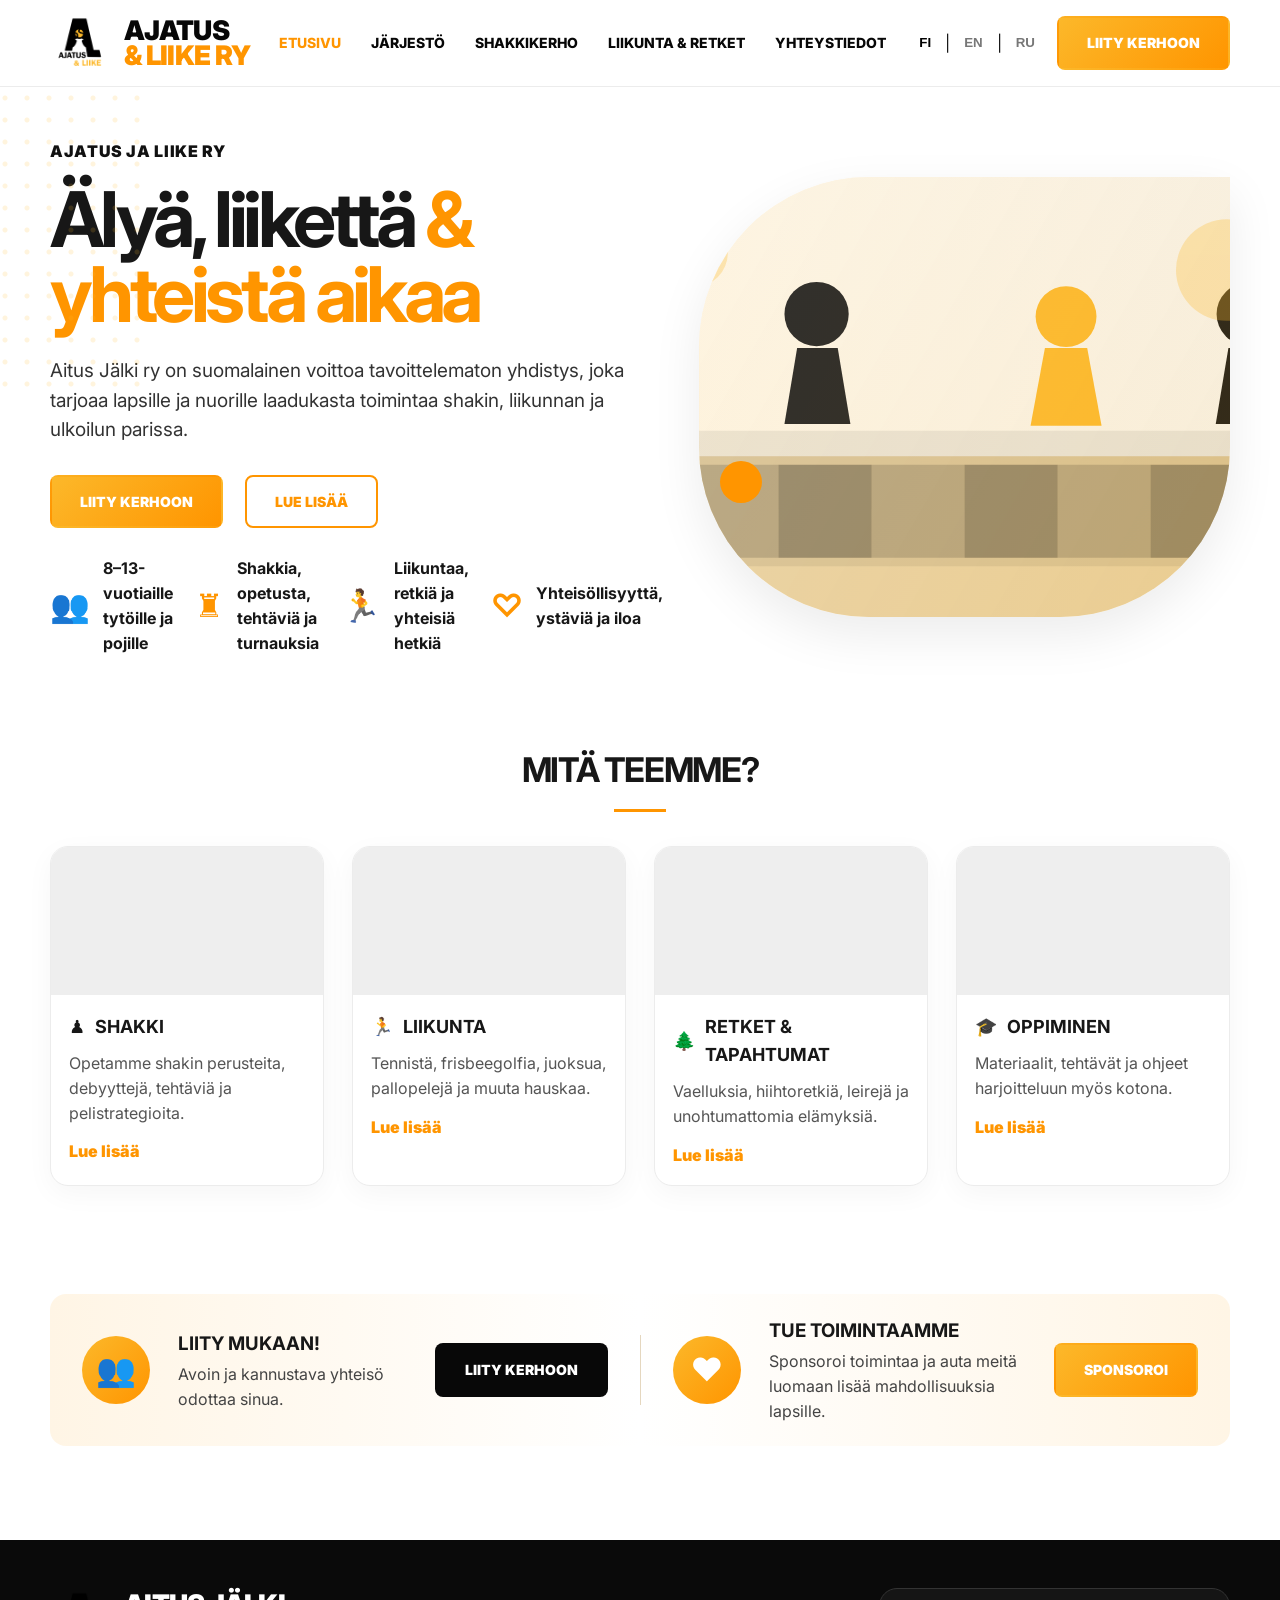
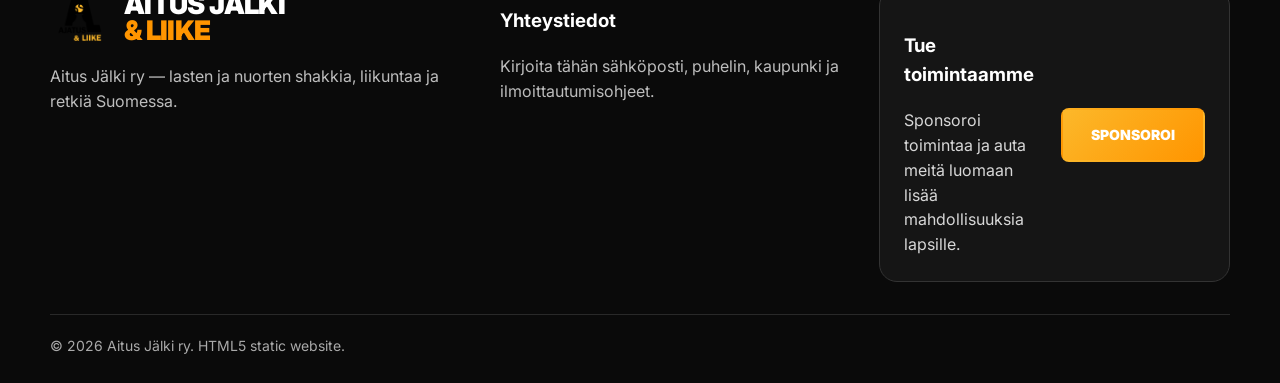
==== commit 7fdf182f: "no Learning" ====
--- a/index.html
+++ b/index.html
@@ -18,8 +18,7 @@
 					alt="Ajatus ja liike logo"><span>AJATUS<br><em>&&nbsp;LIIKE&nbsp;RY</em></span></a>
 			<nav class="menu"><a href="index.html" class="active" data-i18n="nav_home"></a><a href="organization.html"
 					class="" data-i18n="nav_org"></a><a href="chess.html" class="" data-i18n="nav_chess"></a><a
-					href="sports.html" class="" data-i18n="nav_sports"></a><a href="learning.html" class=""
-					data-i18n="nav_learning"></a><a href="#contacts" data-i18n="nav_contact"></a></nav>
+					href="sports.html" class="" data-i18n="nav_sports"></a><a href="#contacts" data-i18n="nav_contact"></a></nav>
 			<div class="rightnav">
 				<div class="langs"><button data-lang="fi">FI</button><span>|</span><button
 						data-lang="en">EN</button><span>|</span><button data-lang="ru">RU</button></div><a
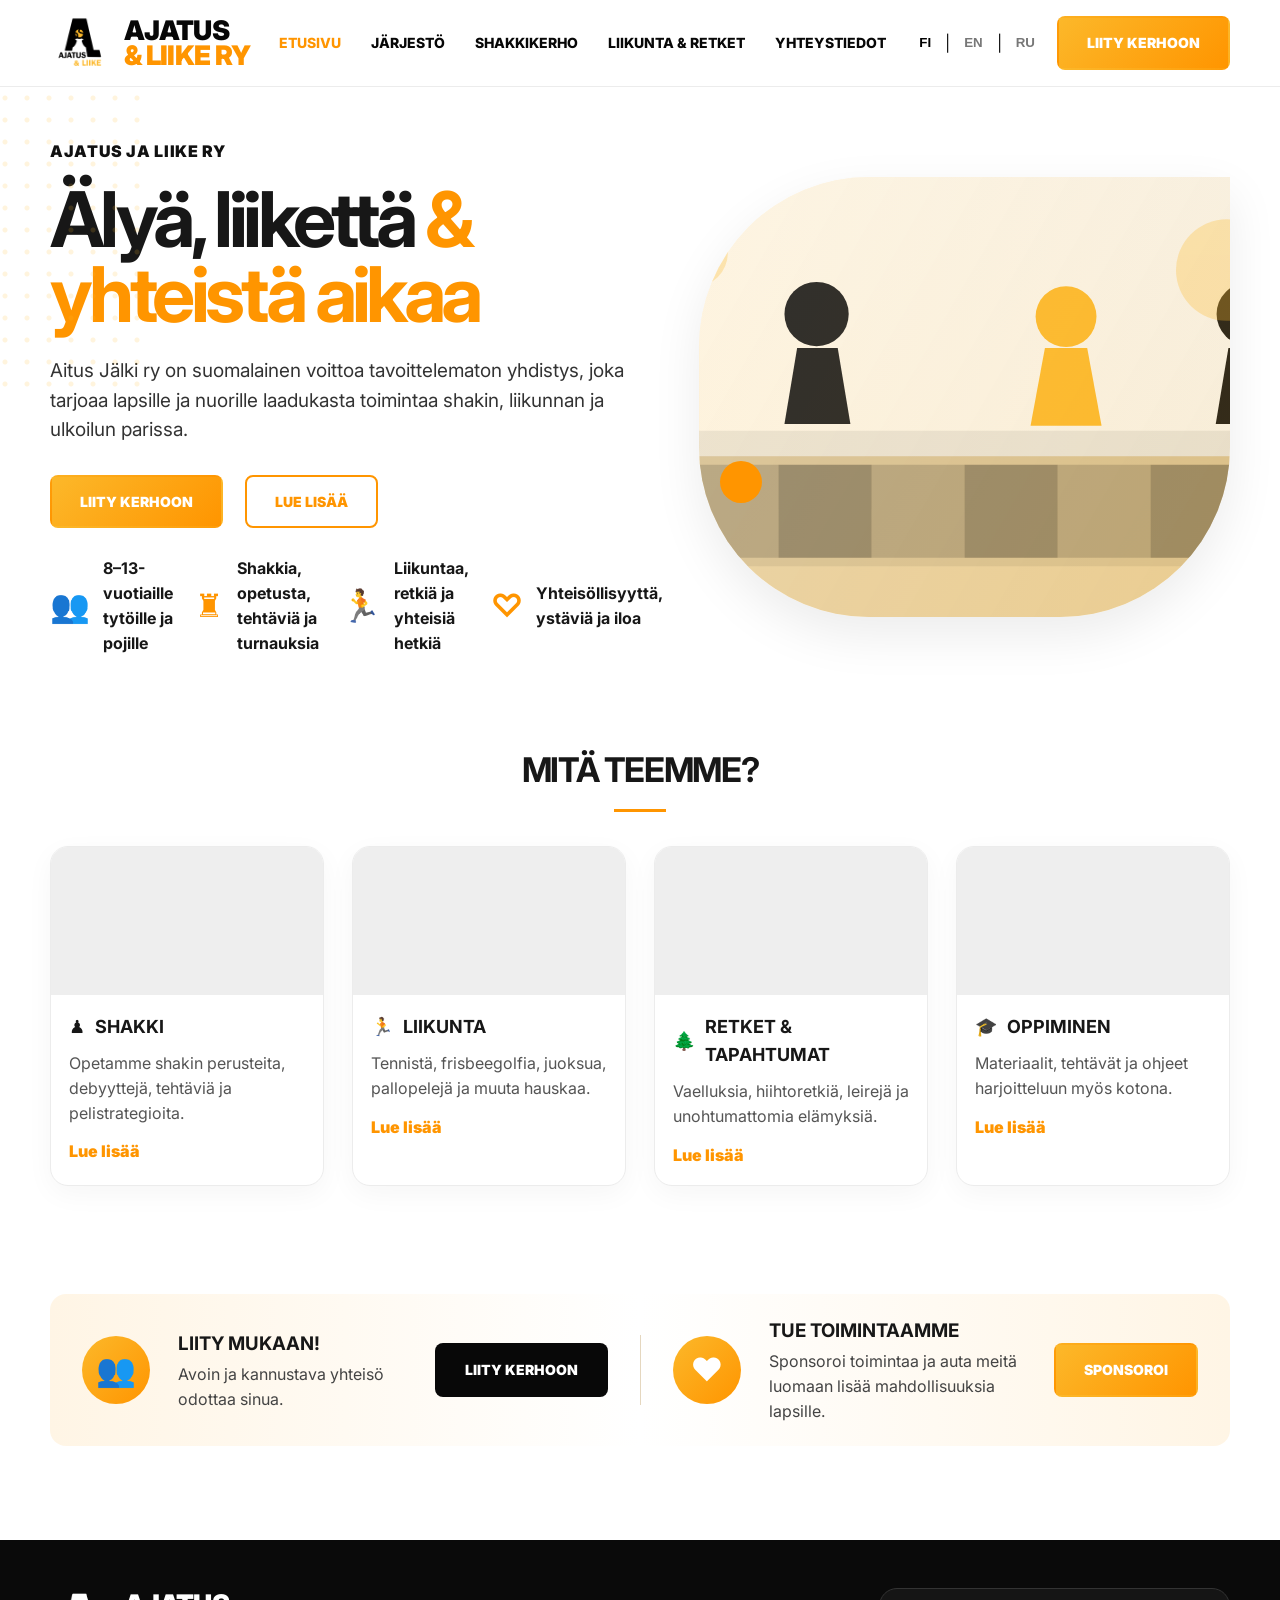
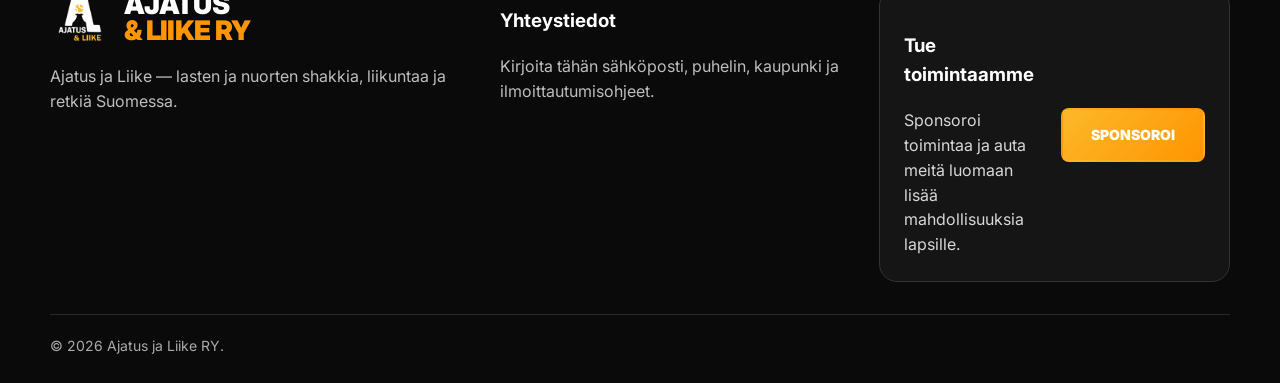
==== commit e8242e6c: "text changes" ====
--- a/index.html
+++ b/index.html
@@ -18,7 +18,8 @@
 					alt="Ajatus ja liike logo"><span>AJATUS<br><em>&&nbsp;LIIKE&nbsp;RY</em></span></a>
 			<nav class="menu"><a href="index.html" class="active" data-i18n="nav_home"></a><a href="organization.html"
 					class="" data-i18n="nav_org"></a><a href="chess.html" class="" data-i18n="nav_chess"></a><a
-					href="sports.html" class="" data-i18n="nav_sports"></a><a href="#contacts" data-i18n="nav_contact"></a></nav>
+					href="sports.html" class="" data-i18n="nav_sports"></a><a href="#contacts"
+					data-i18n="nav_contact"></a></nav>
 			<div class="rightnav">
 				<div class="langs"><button data-lang="fi">FI</button><span>|</span><button
 						data-lang="en">EN</button><span>|</span><button data-lang="ru">RU</button></div><a
@@ -86,7 +87,7 @@
 					<div>
 						<h3 data-i18n="join_title"></h3>
 						<p data-i18n="join_text"></p>
-					</div><a class="btn btn-dark" href="mailto:info@example.fi?subject=Join%20the%20club"
+					</div><a class="btn btn-dark" href="mailto:vice@ajatusjaliike.fi?subject=Join%20the%20club"
 						data-i18n="join"></a>
 				</div>
 				<div class="divider"></div>
@@ -95,7 +96,7 @@
 					<div>
 						<h3 data-i18n="sponsor_title"></h3>
 						<p data-i18n="sponsor_text"></p>
-					</div><a class="btn btn-primary" href="mailto:info@example.fi?subject=Sponsorship"
+					</div><a class="btn btn-primary" href="mailto:vice@ajatusjaliike.fi?subject=Sponsorship"
 						data-i18n="sponsor"></a>
 				</div>
 			</div>
@@ -103,8 +104,8 @@
 	</section>
 	<footer class="footer" id="contacts">
 		<div class="container footer-grid">
-			<div><a class="brand" href="index.html"><img src="assets/img/logo.png" alt=""><span style="color:#fff">AITUS
-						JÄLKI<br><em>& LIIKE</em></span></a>
+			<div><a class="brand" href="index.html"><img src="assets/img/logo-white.png" alt=""><span
+						style="color:#fff">AJATUS<br><em>&&nbsp;LIIKE&nbsp;RY</em></span></a>
 				<p class="muted" data-i18n="footer_text"></p>
 			</div>
 			<div>
@@ -115,11 +116,11 @@
 				<div>
 					<h3 data-i18n="sponsor_title"></h3>
 					<p data-i18n="sponsor_text"></p>
-				</div><a class="btn btn-primary" href="mailto:info@example.fi?subject=Sponsorship"
+				</div><a class="btn btn-primary" href="mailto:vice@ajatusjaliike.fi?subject=Sponsorship"
 					data-i18n="sponsor"></a>
 			</div>
 		</div>
-		<div class="container footer-bottom">© 2026 Aitus Jälki ry. HTML5 static website.</div>
+		<div class="container footer-bottom">© 2026 Ajatus ja Liike RY.</div>
 	</footer>
 	<script src="assets/js/main.js"></script>
 </body>
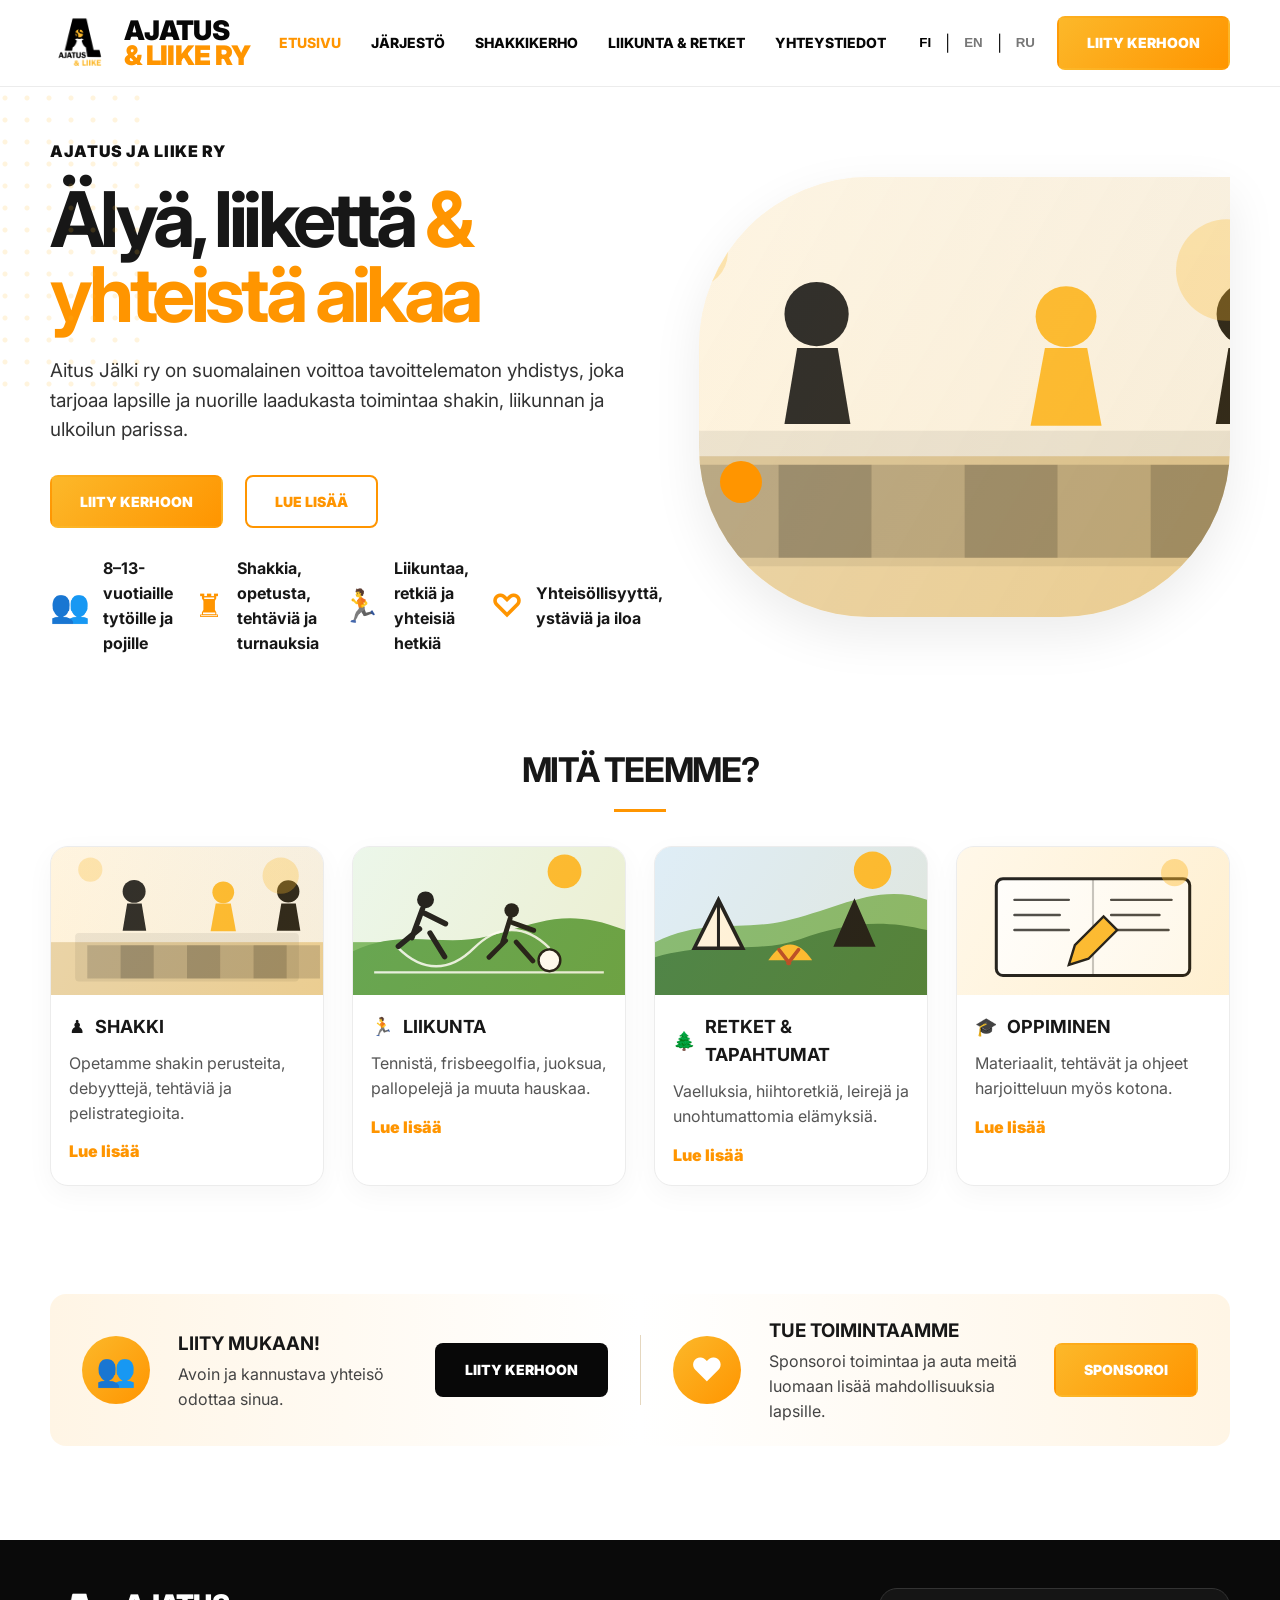
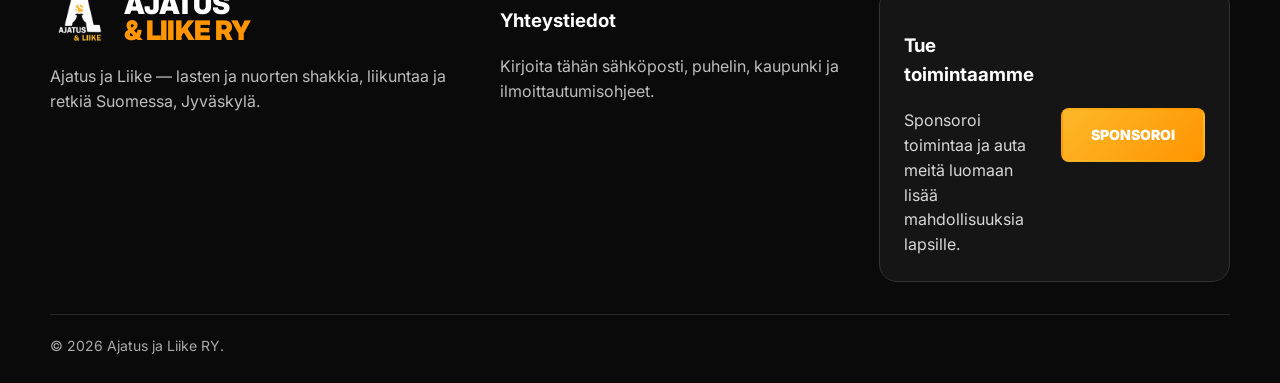
==== commit c84e0889: "styles" ====
--- a/index.html
+++ b/index.html
@@ -5,7 +5,7 @@
 	<meta charset="utf-8">
 	<meta name="viewport" content="width=device-width,initial-scale=1">
 	<meta name="description" content="Ajatus ja Liike RY — chess, sports and trips for children in Finland">
-	<title>Aitus Jälki & Liike</title>
+	<title>Ajatus ja Liike</title>
 	<link rel="preconnect" href="https://fonts.googleapis.com">
 	<link rel="preconnect" href="https://fonts.gstatic.com" crossorigin>
 	<link href="https://fonts.googleapis.com/css2?family=Inter:wght@400;600;700;800;900&display=swap" rel="stylesheet">
--- a/assets/css/styles.css
+++ b/assets/css/styles.css
@@ -1 +1,707 @@
-:root{--orange:#FCB82A;--orange2:#ff9500;--black:#070707;--text:#171717;--muted:#666;--line:#ececec;--soft:#fff5e4;--white:#fff;--radius:26px;--shadow:0 18px 50px rgba(0,0,0,.08)}*{box-sizing:border-box}html{scroll-behavior:smooth}body{margin:0;font-family:Inter,system-ui,-apple-system,BlinkMacSystemFont,"Segoe UI",Arial,sans-serif;color:var(--text);background:#fff;line-height:1.55}.container{width:min(1180px,calc(100% - 40px));margin:0 auto}.topbar{position:sticky;top:0;z-index:50;background:rgba(255,255,255,.92);backdrop-filter:blur(18px);border-bottom:1px solid var(--line)}.nav{height:86px;display:flex;align-items:center;justify-content:space-between;gap:28px}.brand{display:flex;align-items:center;gap:14px;text-decoration:none;color:var(--black);font-weight:900;letter-spacing:-.04em}.brand img{width:60px;height:60px;object-fit:contain}.brand span{display:block;font-size:27px;line-height:.94}.brand em{font-style:normal;color:var(--orange2)}.menu{display:flex;align-items:center;gap:30px}.menu a{color:var(--black);text-decoration:none;font-size:14px;font-weight:800;text-transform:uppercase}.menu a.active,.menu a:hover{color:var(--orange2)}.rightnav{display:flex;align-items:center;gap:18px}.langs{display:flex;gap:10px;align-items:center}.langs button{border:0;background:transparent;padding:4px;font-weight:800;cursor:pointer;color:#777}.langs button.active{color:#000}.btn{display:inline-flex;align-items:center;justify-content:center;border-radius:8px;padding:14px 28px;text-decoration:none;font-weight:900;text-transform:uppercase;font-size:14px;border:2px solid transparent;transition:.2s}.btn-primary{background:linear-gradient(135deg,var(--orange),var(--orange2));color:#fff}.btn-primary:hover{transform:translateY(-2px);box-shadow:0 12px 24px rgba(252,184,42,.32)}.btn-outline{background:#fff;color:var(--orange2);border-color:var(--orange2)}.btn-dark{background:#080808;color:#fff}.mobile-toggle{display:none;border:0;background:#fff;font-size:28px}.hero{position:relative;overflow:hidden;padding:52px 0 35px}.hero:before{content:"";position:absolute;left:-50px;top:0;width:190px;height:310px;background:radial-gradient(var(--orange) 2px,transparent 3px);background-size:22px 22px;opacity:.16}.hero-grid{display:grid;grid-template-columns:.9fr 1.1fr;gap:36px;align-items:center}.eyebrow{text-transform:uppercase;font-weight:900;letter-spacing:.04em;color:#111;margin-bottom:18px}.hero h1{font-size:clamp(44px,6vw,82px);line-height:.98;letter-spacing:-.06em;margin:0 0 24px}.orange{color:var(--orange2)}.lead{font-size:19px;max-width:610px;color:#333;margin:0 0 30px}.hero-actions{display:flex;gap:22px;flex-wrap:wrap;margin-bottom:28px}.hero-photo{min-height:440px;border-radius:170px 0 170px 170px;overflow:hidden;position:relative;box-shadow:var(--shadow);background:var(--soft)}.photo{width:100%;height:100%;min-height:inherit;background-size:cover;background-position:center}.chess-photo{background-image:linear-gradient(120deg,rgba(255,255,255,.08),rgba(252,184,42,.15)),url('../img/chess.svg')}.sports-photo{background-image:linear-gradient(120deg,rgba(255,255,255,.08),rgba(252,184,42,.12)),url('../img/sports.svg')}.camp-photo{background-image:linear-gradient(120deg,rgba(255,255,255,.08),rgba(252,184,42,.12)),url('../img/camp.svg')}.learn-photo{background-image:linear-gradient(120deg,rgba(255,255,255,.08),rgba(252,184,42,.12)),url('../img/learning.svg')}.hero-dot{position:absolute;left:4%;bottom:26%;width:42px;height:42px;background:var(--orange2);border-radius:50%}.facts{display:grid;grid-template-columns:repeat(4,1fr);gap:22px;margin-top:20px}.fact{display:flex;align-items:center;gap:13px;font-weight:700}.fact b{display:block}.fact .ico{font-size:32px;color:var(--orange2)}.section{padding:54px 0}.section-title{text-align:center;margin-bottom:34px}.section-title h2{font-size:34px;letter-spacing:-.04em;text-transform:uppercase;margin:0}.mark{width:52px;height:3px;background:var(--orange2);margin:12px auto 0}.cards{display:grid;grid-template-columns:repeat(4,1fr);gap:28px}.card{background:#fff;border:1px solid var(--line);border-radius:18px;padding:0 0 18px;overflow:hidden;box-shadow:0 8px 28px rgba(0,0,0,.04)}.card .thumb{height:148px;background:#eee;background-size:cover;background-position:center}.card h3{padding:18px 18px 0;margin:0;font-size:18px;text-transform:uppercase;display:flex;align-items:center;gap:10px}.card p{padding:0 18px;margin:10px 0 14px;color:#555}.more{padding:0 18px;color:var(--orange2);font-weight:900;text-decoration:none}.join-strip{background:linear-gradient(90deg,#fff5e5,#fff,#fff5e5);border-radius:16px;padding:22px 32px;display:grid;grid-template-columns:1fr 1px 1fr;gap:32px;align-items:center}.join-box{display:grid;grid-template-columns:78px 1fr auto;gap:18px;align-items:center}.round-ico{width:68px;height:68px;border-radius:50%;background:linear-gradient(135deg,var(--orange),var(--orange2));color:#fff;display:flex;align-items:center;justify-content:center;font-size:32px}.join-box h3{margin:0;text-transform:uppercase}.join-box p{margin:4px 0 0;color:#444}.divider{height:70px;background:#e5d7bf}.page-hero{padding:55px 0;background:linear-gradient(120deg,#fff,#fff7ea)}.page-hero .container{display:grid;grid-template-columns:1fr .7fr;gap:34px;align-items:center}.page-hero h1{font-size:56px;line-height:1;margin:0 0 18px;letter-spacing:-.05em}.content-grid{display:grid;grid-template-columns:1fr 1fr;gap:28px}.panel{background:#fff;border:1px solid var(--line);border-radius:22px;padding:28px;box-shadow:0 8px 30px rgba(0,0,0,.04)}.panel h2,.panel h3{margin-top:0;letter-spacing:-.03em}.list{padding-left:20px}.gallery{display:grid;grid-template-columns:repeat(6,1fr);gap:12px}.gallery div{height:160px;border-radius:16px;background-size:cover;background-position:center}.gallery div:nth-child(1),.gallery div:nth-child(4){grid-column:span 2}.gallery div:nth-child(2){grid-column:span 3}.gallery div:nth-child(3){grid-column:span 1}.gallery div:nth-child(5){grid-column:span 3}.gallery div:nth-child(6){grid-column:span 3}.gallery-photos{grid-template-columns:repeat(4,1fr)}.gallery-photos a{display:block;height:180px;border-radius:16px;overflow:hidden;box-shadow:0 4px 16px rgba(0,0,0,.06)}.gallery-photos img{width:100%;height:100%;object-fit:cover;display:block;transition:transform .25s}.gallery-photos a:hover img{transform:scale(1.04)}.files{display:grid;grid-template-columns:repeat(3,1fr);gap:18px}.file{padding:20px;border:1px dashed #d9c295;border-radius:16px;background:#fffdf8}.footer{margin-top:40px;background:#0a0a0a;color:#fff;padding:48px 0 26px}.footer-grid{display:grid;grid-template-columns:1.2fr 1fr 1fr;gap:28px}.footer a{color:#fff;text-decoration:none}.footer .muted{color:#bdbdbd}.footer-bottom{border-top:1px solid #292929;margin-top:32px;padding-top:20px;color:#aaa;font-size:14px}.sponsor-footer{background:#151515;border:1px solid #333;border-radius:18px;padding:24px;display:flex;gap:18px;align-items:center;justify-content:space-between}.sponsor-footer p{margin:0;color:#d7d7d7}.hide{display:none!important}@media(max-width:960px){.nav{height:auto;padding:14px 0;align-items:flex-start}.mobile-toggle{display:block}.menu{display:none;position:absolute;left:0;right:0;top:86px;background:#fff;border-bottom:1px solid var(--line);padding:20px;flex-direction:column;align-items:flex-start}.menu.open{display:flex}.rightnav{gap:10px}.rightnav .btn{display:none}.hero-grid,.page-hero .container,.content-grid{grid-template-columns:1fr}.hero-photo{min-height:320px;border-radius:80px 0 80px 80px}.facts,.cards,.files{grid-template-columns:1fr 1fr}.join-strip{grid-template-columns:1fr}.divider{display:none}.join-box{grid-template-columns:58px 1fr}.join-box .btn{grid-column:1/-1}.footer-grid{grid-template-columns:1fr}.gallery{grid-template-columns:1fr 1fr}.gallery div{grid-column:span 1!important}.gallery-photos{grid-template-columns:repeat(2,1fr)}}@media(max-width:620px){.container{width:min(100% - 24px,1180px)}.brand span{font-size:20px}.brand img{width:48px;height:48px}.langs{font-size:13px}.hero h1{font-size:42px}.page-hero h1{font-size:40px}.facts,.cards,.files{grid-template-columns:1fr}.hero{padding-top:30px}.footer{padding-bottom:110px}.sponsor-footer{flex-direction:column;align-items:flex-start}.gallery{grid-template-columns:1fr}.btn{width:100%}.hero-actions{gap:12px}}
+:root {
+	--orange: #FCB82A;
+	--orange2: #ff9500;
+	--black: #070707;
+	--text: #171717;
+	--muted: #666;
+	--line: #ececec;
+	--soft: #fff5e4;
+	--white: #fff;
+	--radius: 26px;
+	--shadow: 0 18px 50px rgba(0, 0, 0, .08)
+}
+
+* {
+	box-sizing: border-box
+}
+
+html {
+	scroll-behavior: smooth
+}
+
+body {
+	margin: 0;
+	font-family: Inter, system-ui, -apple-system, BlinkMacSystemFont, "Segoe UI", Arial, sans-serif;
+	color: var(--text);
+	background: #fff;
+	line-height: 1.55
+}
+
+.container {
+	width: min(1180px, calc(100% - 40px));
+	margin: 0 auto
+}
+
+.topbar {
+	position: sticky;
+	top: 0;
+	z-index: 50;
+	background: rgba(255, 255, 255, .92);
+	backdrop-filter: blur(18px);
+	border-bottom: 1px solid var(--line)
+}
+
+.nav {
+	height: 86px;
+	display: flex;
+	align-items: center;
+	justify-content: space-between;
+	gap: 28px
+}
+
+.brand {
+	display: flex;
+	align-items: center;
+	gap: 14px;
+	text-decoration: none;
+	color: var(--black);
+	font-weight: 900;
+	letter-spacing: -.04em
+}
+
+.brand img {
+	width: 60px;
+	height: 60px;
+	object-fit: contain
+}
+
+.brand span {
+	display: block;
+	font-size: 27px;
+	line-height: .94
+}
+
+.brand em {
+	font-style: normal;
+	color: var(--orange2)
+}
+
+.menu {
+	display: flex;
+	align-items: center;
+	gap: 30px
+}
+
+.menu a {
+	color: var(--black);
+	text-decoration: none;
+	font-size: 14px;
+	font-weight: 800;
+	text-transform: uppercase
+}
+
+.menu a.active,
+.menu a:hover {
+	color: var(--orange2)
+}
+
+.rightnav {
+	display: flex;
+	align-items: center;
+	gap: 18px
+}
+
+.langs {
+	display: flex;
+	gap: 10px;
+	align-items: center
+}
+
+.langs button {
+	border: 0;
+	background: transparent;
+	padding: 4px;
+	font-weight: 800;
+	cursor: pointer;
+	color: #777
+}
+
+.langs button.active {
+	color: #000
+}
+
+.btn {
+	display: inline-flex;
+	align-items: center;
+	justify-content: center;
+	border-radius: 8px;
+	padding: 14px 28px;
+	text-decoration: none;
+	font-weight: 900;
+	text-transform: uppercase;
+	font-size: 14px;
+	border: 2px solid transparent;
+	transition: .2s
+}
+
+.btn-primary {
+	background: linear-gradient(135deg, var(--orange), var(--orange2));
+	color: #fff
+}
+
+.btn-primary:hover {
+	transform: translateY(-2px);
+	box-shadow: 0 12px 24px rgba(252, 184, 42, .32)
+}
+
+.btn-outline {
+	background: #fff;
+	color: var(--orange2);
+	border-color: var(--orange2)
+}
+
+.btn-dark {
+	background: #080808;
+	color: #fff
+}
+
+.mobile-toggle {
+	display: none;
+	border: 0;
+	background: #fff;
+	font-size: 28px
+}
+
+.hero {
+	position: relative;
+	overflow: hidden;
+	padding: 52px 0 35px
+}
+
+.hero:before {
+	content: "";
+	position: absolute;
+	left: -50px;
+	top: 0;
+	width: 190px;
+	height: 310px;
+	background: radial-gradient(var(--orange) 2px, transparent 3px);
+	background-size: 22px 22px;
+	opacity: .16
+}
+
+.hero-grid {
+	display: grid;
+	grid-template-columns: .9fr 1.1fr;
+	gap: 36px;
+	align-items: center
+}
+
+.eyebrow {
+	text-transform: uppercase;
+	font-weight: 900;
+	letter-spacing: .04em;
+	color: #111;
+	margin-bottom: 18px
+}
+
+.hero h1 {
+	font-size: clamp(44px, 6vw, 82px);
+	line-height: .98;
+	letter-spacing: -.06em;
+	margin: 0 0 24px
+}
+
+.orange {
+	color: var(--orange2)
+}
+
+.lead {
+	font-size: 19px;
+	max-width: 610px;
+	color: #333;
+	margin: 0 0 30px
+}
+
+.hero-actions {
+	display: flex;
+	gap: 22px;
+	flex-wrap: wrap;
+	margin-bottom: 28px
+}
+
+.hero-photo {
+	min-height: 440px;
+	border-radius: 170px 0 170px 170px;
+	overflow: hidden;
+	position: relative;
+	box-shadow: var(--shadow);
+	background: var(--soft)
+}
+
+.photo {
+	width: 100%;
+	height: 100%;
+	min-height: inherit;
+	background-size: cover;
+	background-position: center
+}
+
+.chess-photo {
+	background-image: linear-gradient(120deg, rgba(255, 255, 255, .08), rgba(252, 184, 42, .15)), url('../img/chess.svg')
+}
+
+.sports-photo {
+	background-image: linear-gradient(120deg, rgba(255, 255, 255, .08), rgba(252, 184, 42, .12)), url('../img/sports.svg')
+}
+
+.camp-photo {
+	background-image: linear-gradient(120deg, rgba(255, 255, 255, .08), rgba(252, 184, 42, .12)), url('../img/camp.svg')
+}
+
+.learn-photo {
+	background-image: linear-gradient(120deg, rgba(255, 255, 255, .08), rgba(252, 184, 42, .12)), url('../img/learning.svg')
+}
+
+.hero-dot {
+	position: absolute;
+	left: 4%;
+	bottom: 26%;
+	width: 42px;
+	height: 42px;
+	background: var(--orange2);
+	border-radius: 50%
+}
+
+.facts {
+	display: grid;
+	grid-template-columns: repeat(4, 1fr);
+	gap: 22px;
+	margin-top: 20px
+}
+
+.fact {
+	display: flex;
+	align-items: center;
+	gap: 13px;
+	font-weight: 700
+}
+
+.fact b {
+	display: block
+}
+
+.fact .ico {
+	font-size: 32px;
+	color: var(--orange2)
+}
+
+.section {
+	padding: 54px 0
+}
+
+.section-title {
+	text-align: center;
+	margin-bottom: 34px
+}
+
+.section-title h2 {
+	font-size: 34px;
+	letter-spacing: -.04em;
+	text-transform: uppercase;
+	margin: 0
+}
+
+.mark {
+	width: 52px;
+	height: 3px;
+	background: var(--orange2);
+	margin: 12px auto 0
+}
+
+.cards {
+	display: grid;
+	grid-template-columns: repeat(4, 1fr);
+	gap: 28px
+}
+
+.card {
+	background: #fff;
+	border: 1px solid var(--line);
+	border-radius: 18px;
+	padding: 0 0 18px;
+	overflow: hidden;
+	box-shadow: 0 8px 28px rgba(0, 0, 0, .04)
+}
+
+.card .thumb {
+	height: 148px;
+	background-color: #eee;
+	background-size: cover;
+	background-position: center
+}
+
+.card h3 {
+	padding: 18px 18px 0;
+	margin: 0;
+	font-size: 18px;
+	text-transform: uppercase;
+	display: flex;
+	align-items: center;
+	gap: 10px
+}
+
+.card p {
+	padding: 0 18px;
+	margin: 10px 0 14px;
+	color: #555
+}
+
+.more {
+	padding: 0 18px;
+	color: var(--orange2);
+	font-weight: 900;
+	text-decoration: none
+}
+
+.join-strip {
+	background: linear-gradient(90deg, #fff5e5, #fff, #fff5e5);
+	border-radius: 16px;
+	padding: 22px 32px;
+	display: grid;
+	grid-template-columns: 1fr 1px 1fr;
+	gap: 32px;
+	align-items: center
+}
+
+.join-box {
+	display: grid;
+	grid-template-columns: 78px 1fr auto;
+	gap: 18px;
+	align-items: center
+}
+
+.round-ico {
+	width: 68px;
+	height: 68px;
+	border-radius: 50%;
+	background: linear-gradient(135deg, var(--orange), var(--orange2));
+	color: #fff;
+	display: flex;
+	align-items: center;
+	justify-content: center;
+	font-size: 32px
+}
+
+.join-box h3 {
+	margin: 0;
+	text-transform: uppercase
+}
+
+.join-box p {
+	margin: 4px 0 0;
+	color: #444
+}
+
+.divider {
+	height: 70px;
+	background: #e5d7bf
+}
+
+.page-hero {
+	padding: 55px 0;
+	background: linear-gradient(120deg, #fff, #fff7ea)
+}
+
+.page-hero .container {
+	display: grid;
+	grid-template-columns: 1fr .7fr;
+	gap: 34px;
+	align-items: center
+}
+
+.page-hero h1 {
+	font-size: 56px;
+	line-height: 1;
+	margin: 0 0 18px;
+	letter-spacing: -.05em
+}
+
+.content-grid {
+	display: grid;
+	grid-template-columns: 1fr 1fr;
+	gap: 28px
+}
+
+.panel {
+	background: #fff;
+	border: 1px solid var(--line);
+	border-radius: 22px;
+	padding: 28px;
+	box-shadow: 0 8px 30px rgba(0, 0, 0, .04)
+}
+
+.panel h2,
+.panel h3 {
+	margin-top: 0;
+	letter-spacing: -.03em
+}
+
+.list {
+	padding-left: 20px
+}
+
+.gallery {
+	display: grid;
+	grid-template-columns: repeat(6, 1fr);
+	gap: 12px
+}
+
+.gallery div {
+	height: 160px;
+	border-radius: 16px;
+	background-size: cover;
+	background-position: center
+}
+
+.gallery div:nth-child(1),
+.gallery div:nth-child(4) {
+	grid-column: span 2
+}
+
+.gallery div:nth-child(2) {
+	grid-column: span 3
+}
+
+.gallery div:nth-child(3) {
+	grid-column: span 1
+}
+
+.gallery div:nth-child(5) {
+	grid-column: span 3
+}
+
+.gallery div:nth-child(6) {
+	grid-column: span 3
+}
+
+.gallery-photos {
+	grid-template-columns: repeat(4, 1fr)
+}
+
+.gallery-photos a {
+	display: block;
+	height: 180px;
+	border-radius: 16px;
+	overflow: hidden;
+	box-shadow: 0 4px 16px rgba(0, 0, 0, .06)
+}
+
+.gallery-photos img {
+	width: 100%;
+	height: 100%;
+	object-fit: cover;
+	display: block;
+	transition: transform .25s
+}
+
+.gallery-photos a:hover img {
+	transform: scale(1.04)
+}
+
+.files {
+	display: grid;
+	grid-template-columns: repeat(3, 1fr);
+	gap: 18px
+}
+
+.file {
+	padding: 20px;
+	border: 1px dashed #d9c295;
+	border-radius: 16px;
+	background: #fffdf8
+}
+
+.footer {
+	margin-top: 40px;
+	background: #0a0a0a;
+	color: #fff;
+	padding: 48px 0 26px
+}
+
+.footer-grid {
+	display: grid;
+	grid-template-columns: 1.2fr 1fr 1fr;
+	gap: 28px
+}
+
+.footer a {
+	color: #fff;
+	text-decoration: none
+}
+
+.footer .muted {
+	color: #bdbdbd
+}
+
+.footer-bottom {
+	border-top: 1px solid #292929;
+	margin-top: 32px;
+	padding-top: 20px;
+	color: #aaa;
+	font-size: 14px
+}
+
+.sponsor-footer {
+	background: #151515;
+	border: 1px solid #333;
+	border-radius: 18px;
+	padding: 24px;
+	display: flex;
+	gap: 18px;
+	align-items: center;
+	justify-content: space-between
+}
+
+.sponsor-footer p {
+	margin: 0;
+	color: #d7d7d7
+}
+
+.hide {
+	display: none !important
+}
+
+@media(max-width:960px) {
+	.nav {
+		height: auto;
+		padding: 14px 0;
+		align-items: flex-start
+	}
+
+	.mobile-toggle {
+		display: block
+	}
+
+	.menu {
+		display: none;
+		position: absolute;
+		left: 0;
+		right: 0;
+		top: 86px;
+		background: #fff;
+		border-bottom: 1px solid var(--line);
+		padding: 20px;
+		flex-direction: column;
+		align-items: flex-start
+	}
+
+	.menu.open {
+		display: flex
+	}
+
+	.rightnav {
+		gap: 10px
+	}
+
+	.rightnav .btn {
+		display: none
+	}
+
+	.hero-grid,
+	.page-hero .container,
+	.content-grid {
+		grid-template-columns: 1fr
+	}
+
+	.hero-photo {
+		min-height: 320px;
+		border-radius: 80px 0 80px 80px
+	}
+
+	.facts,
+	.cards,
+	.files {
+		grid-template-columns: 1fr 1fr
+	}
+
+	.join-strip {
+		grid-template-columns: 1fr
+	}
+
+	.divider {
+		display: none
+	}
+
+	.join-box {
+		grid-template-columns: 58px 1fr
+	}
+
+	.join-box .btn {
+		grid-column: 1/-1
+	}
+
+	.footer-grid {
+		grid-template-columns: 1fr
+	}
+
+	.gallery {
+		grid-template-columns: 1fr 1fr
+	}
+
+	.gallery div {
+		grid-column: span 1 !important
+	}
+
+	.gallery-photos {
+		grid-template-columns: repeat(2, 1fr)
+	}
+}
+
+@media(max-width:620px) {
+	.container {
+		width: min(100% - 24px, 1180px)
+	}
+
+	.brand span {
+		font-size: 20px
+	}
+
+	.brand img {
+		width: 48px;
+		height: 48px
+	}
+
+	.langs {
+		font-size: 13px
+	}
+
+	.hero h1 {
+		font-size: 42px
+	}
+
+	.page-hero h1 {
+		font-size: 40px
+	}
+
+	.facts,
+	.cards,
+	.files {
+		grid-template-columns: 1fr
+	}
+
+	.hero {
+		padding-top: 30px
+	}
+
+	.footer {
+		padding-bottom: 110px
+	}
+
+	.sponsor-footer {
+		flex-direction: column;
+		align-items: flex-start
+	}
+
+	.gallery {
+		grid-template-columns: 1fr
+	}
+
+	.btn {
+		width: 100%
+	}
+
+	.hero-actions {
+		gap: 12px
+	}
+}
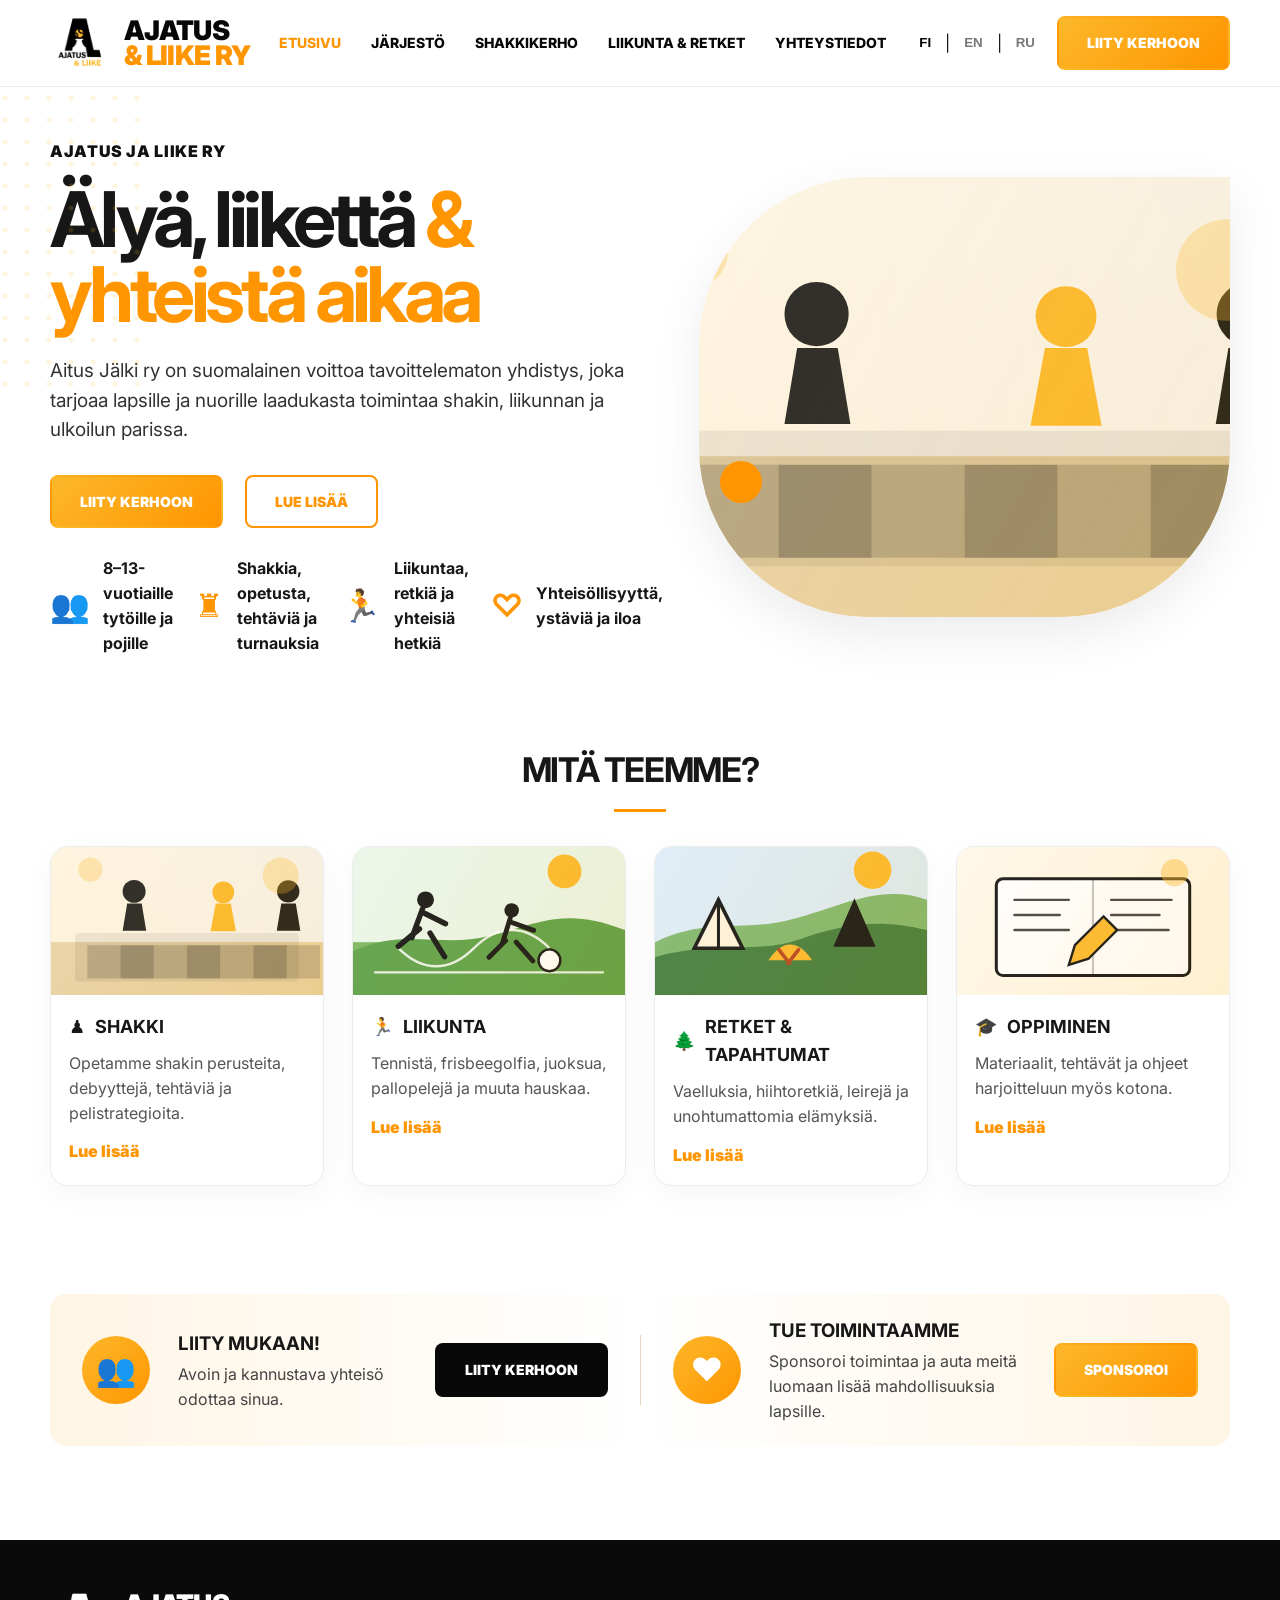
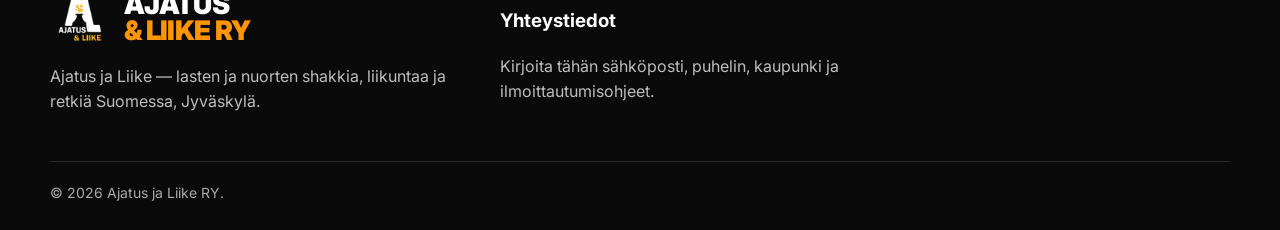
==== commit ed1b667e: "new texts" ====
--- a/index.html
+++ b/index.html
@@ -112,13 +112,13 @@
 				<h3 data-i18n="contact_title"></h3>
 				<p class="muted" data-i18n="contact_text"></p>
 			</div>
-			<div class="sponsor-footer">
+			<!-- <div class="sponsor-footer">
 				<div>
 					<h3 data-i18n="sponsor_title"></h3>
 					<p data-i18n="sponsor_text"></p>
 				</div><a class="btn btn-primary" href="mailto:vice@ajatusjaliike.fi?subject=Sponsorship"
 					data-i18n="sponsor"></a>
-			</div>
+			</div> -->
 		</div>
 		<div class="container footer-bottom">© 2026 Ajatus ja Liike RY.</div>
 	</footer>
--- a/assets/css/styles.css
+++ b/assets/css/styles.css
@@ -441,6 +441,77 @@
 	padding-left: 20px
 }
 
+.study-links {
+	display: grid;
+	gap: 16px;
+	max-width: 760px;
+	margin: 0 auto
+}
+
+.study-link {
+	display: grid;
+	grid-template-columns: 56px 1fr auto;
+	align-items: center;
+	gap: 18px;
+	padding: 22px 24px;
+	border: 1px solid var(--line);
+	border-radius: 18px;
+	background: #fff;
+	box-shadow: 0 8px 28px rgba(0, 0, 0, .04);
+	text-decoration: none;
+	color: inherit;
+	transition: border-color .2s, box-shadow .2s, transform .2s
+}
+
+.study-link:hover {
+	border-color: #f3d48a;
+	box-shadow: 0 14px 36px rgba(252, 184, 42, .18);
+	transform: translateY(-2px)
+}
+
+.study-link-ico {
+	width: 56px;
+	height: 56px;
+	border-radius: 50%;
+	display: flex;
+	align-items: center;
+	justify-content: center;
+	font-size: 28px;
+	background: linear-gradient(135deg, var(--soft), #fff);
+	border: 1px solid #f3e0b8
+}
+
+.study-link-body {
+	display: flex;
+	flex-direction: column;
+	gap: 4px;
+	min-width: 0
+}
+
+.study-link-body strong {
+	font-size: 18px;
+	letter-spacing: -.02em
+}
+
+.study-link-body span {
+	font-size: 14px;
+	color: var(--muted);
+	overflow: hidden;
+	text-overflow: ellipsis;
+	white-space: nowrap
+}
+
+.study-link-arrow {
+	font-size: 22px;
+	font-weight: 900;
+	color: var(--orange2);
+	transition: transform .2s
+}
+
+.study-link:hover .study-link-arrow {
+	transform: translateX(4px)
+}
+
 .gallery {
 	display: grid;
 	grid-template-columns: repeat(6, 1fr);
